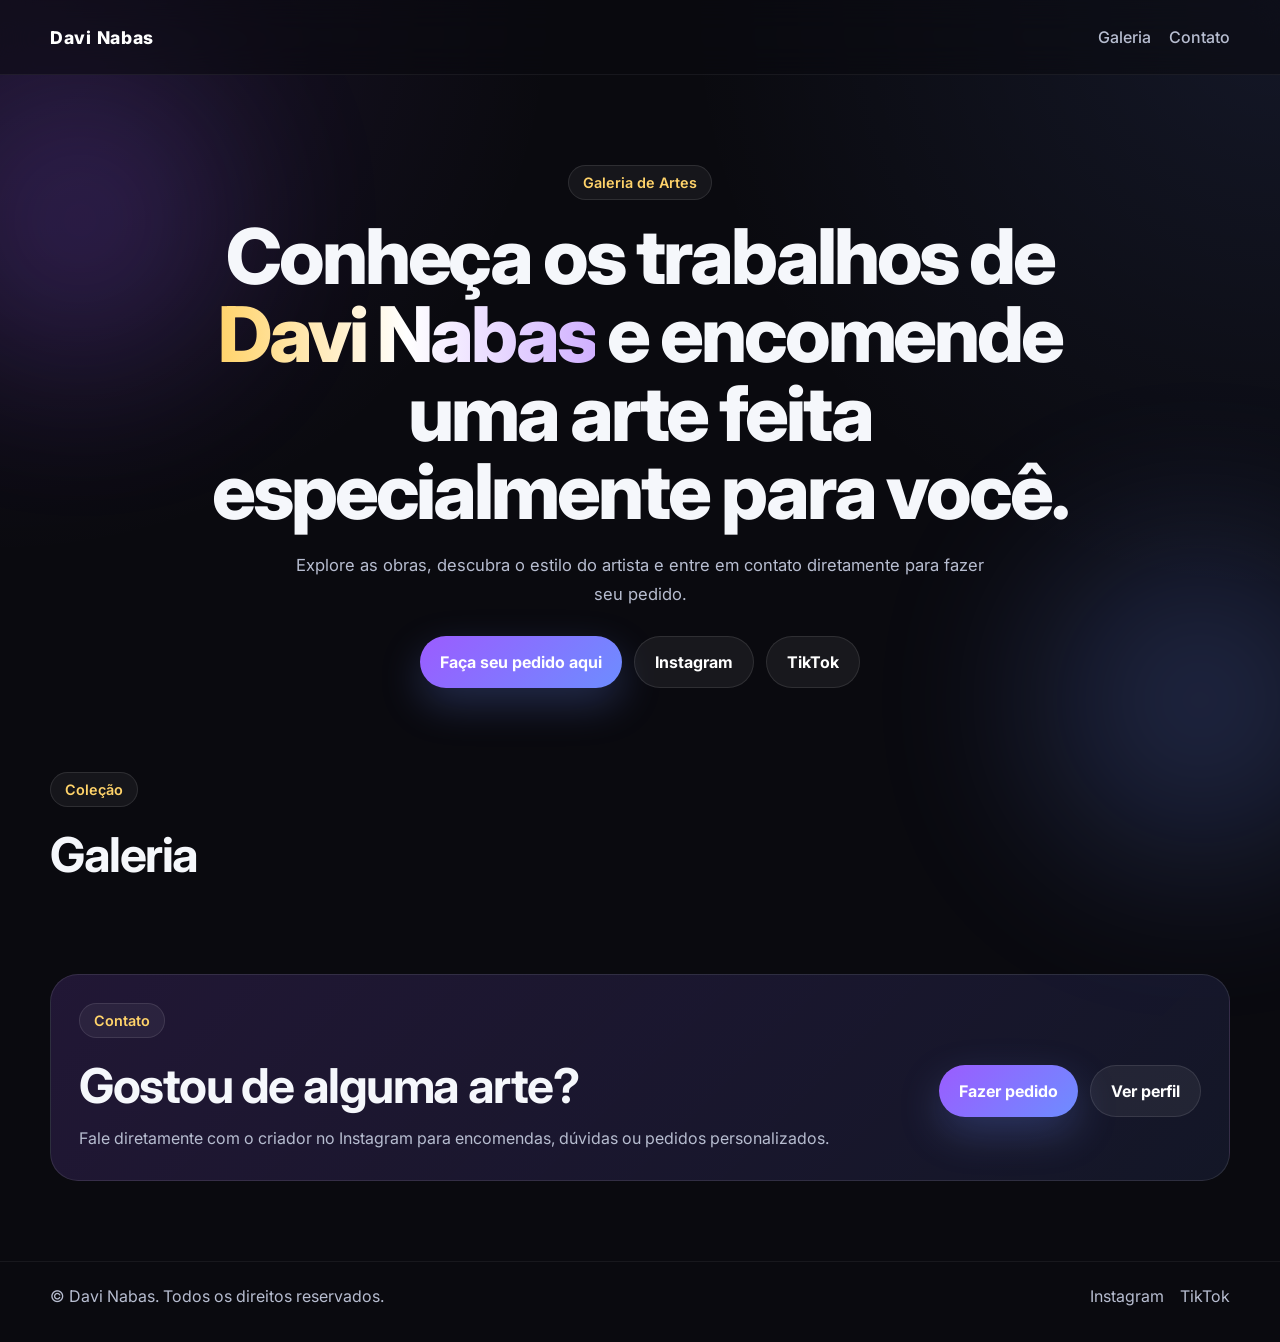
==== index.html @ cccc6ef9 "Update index.html" ====
<!DOCTYPE html>
<html lang="pt-BR">
<head>
  <meta charset="UTF-8" />
  <meta name="viewport" content="width=device-width, initial-scale=1.0" />
  <title>Davi Nabas | Galeria de Artes</title>
  <meta
    name="description"
    content="Galeria de artes de Davi Nabas. Conheça as obras, acesse as redes sociais e faça seu pedido."
  />
  <link rel="preconnect" href="https://fonts.googleapis.com" />
  <link rel="preconnect" href="https://fonts.gstatic.com" crossorigin />
  <link
    href="https://fonts.googleapis.com/css2?family=Inter:wght@400;500;600;700;800&display=swap"
    rel="stylesheet"
  />
  <link rel="stylesheet" href="style.css" />
</head>
<body>
  <div class="bg-blur bg-blur-1"></div>
  <div class="bg-blur bg-blur-2"></div>

  <header class="header">
    <div class="container nav">
      <a href="#topo" class="brand">Davi Nabas</a>

      <nav class="menu">
        <a href="#galeria">Galeria</a>
        <a href="#contato">Contato</a>
      </nav>
    </div>
  </header>

  <main id="topo">
    <section class="hero">
      <div class="container hero-content">
        <span class="eyebrow">Galeria de Artes</span>

        <h1>
          Conheça os trabalhos de <span>Davi Nabas</span> e encomende uma arte feita especialmente para você.
        </h1>

        <p class="hero-text">
          Explore as obras, descubra o estilo do artista e entre em contato
          diretamente para fazer seu pedido.
        </p>

        <div class="hero-actions">
          <a
            class="btn btn-primary"
            href="https://ig.me/m/_nabazzz"
            target="_blank"
            rel="noopener noreferrer"
          >
            Faça seu pedido aqui
          </a>

          <a
            class="btn btn-secondary"
            href="https://www.instagram.com/_nabazzz?utm_source=ig_web_button_share_sheet&igsh=ZDNlZDc0MzIxNw=="
            target="_blank"
            rel="noopener noreferrer"
          >
            Instagram
          </a>

          <a
            class="btn btn-secondary"
            href="https://www.tiktok.com/@_nabazzz?is_from_webapp=1&sender_device=pc"
            target="_blank"
            rel="noopener noreferrer"
          >
            TikTok
          </a>
        </div>
      </div>
    </section>

    <section class="gallery-section" id="galeria">
      <div class="container">
        <div class="section-heading">
          <span class="section-tag">Coleção</span>
          <h2>Galeria</h2>
        </div>

        <div id="galleryGrid" class="gallery-grid"></div>
      </div>
    </section>

    <section class="cta-section" id="contato">
      <div class="container cta-box">
        <div>
          <span class="section-tag">Contato</span>
          <h2>Gostou de alguma arte?</h2>
          <p>
            Fale diretamente com o criador no Instagram para encomendas,
            dúvidas ou pedidos personalizados.
          </p>
        </div>

        <div class="cta-actions">
          <a
            class="btn btn-primary"
            href="https://ig.me/m/_nabazzz"
            target="_blank"
            rel="noopener noreferrer"
          >
            Fazer pedido
          </a>

          <a
            class="btn btn-secondary"
            href="https://www.instagram.com/_nabazzz?utm_source=ig_web_button_share_sheet&igsh=ZDNlZDc0MzIxNw=="
            target="_blank"
            rel="noopener noreferrer"
          >
            Ver perfil
          </a>
        </div>
      </div>
    </section>
  </main>

  <footer class="footer">
    <div class="container footer-content">
      <p>© <span id="currentYear"></span> Davi Nabas. Todos os direitos reservados.</p>
      <div class="footer-links">
        <a
          href="https://www.instagram.com/_nabazzz?utm_source=ig_web_button_share_sheet&igsh=ZDNlZDc0MzIxNw=="
          target="_blank"
          rel="noopener noreferrer"
        >
          Instagram
        </a>
        <a
          href="https://www.tiktok.com/@_nabazzz?is_from_webapp=1&sender_device=pc"
          target="_blank"
          rel="noopener noreferrer"
        >
          TikTok
        </a>
      </div>
    </div>
  </footer>

  <div class="lightbox" id="lightbox" aria-hidden="true">
    <button class="lightbox-close" id="lightboxClose" aria-label="Fechar">
      ×
    </button>
    <img id="lightboxImage" src="" alt="" />
  </div>

  <script src="script.js"></script>
</body>
</html>
---- style.css ----
:root {
  --bg: #0a0a0f;
  --bg-soft: #12121a;
  --card: rgba(255, 255, 255, 0.06);
  --card-border: rgba(255, 255, 255, 0.12);
  --text: #f5f7fb;
  --muted: #b7bdd0;
  --primary: #9b5cff;
  --primary-2: #6d8dff;
  --accent: #ffd36a;
  --shadow: 0 20px 60px rgba(0, 0, 0, 0.35);
  --radius-xl: 24px;
  --radius-lg: 18px;
  --radius-md: 14px;
  --container: 1180px;
}

* {
  margin: 0;
  padding: 0;
  box-sizing: border-box;
}

html {
  scroll-behavior: smooth;
}

body {
  font-family: "Inter", sans-serif;
  background:
    radial-gradient(circle at top left, rgba(155, 92, 255, 0.12), transparent 30%),
    radial-gradient(circle at top right, rgba(109, 141, 255, 0.10), transparent 32%),
    var(--bg);
  color: var(--text);
  min-height: 100vh;
  overflow-x: hidden;
}

img {
  max-width: 100%;
  display: block;
}

a {
  color: inherit;
  text-decoration: none;
}

button {
  font: inherit;
}

.container {
  width: min(100% - 32px, var(--container));
  margin: 0 auto;
}

.bg-blur {
  position: fixed;
  border-radius: 50%;
  filter: blur(90px);
  opacity: 0.22;
  pointer-events: none;
  z-index: -1;
}

.bg-blur-1 {
  width: 280px;
  height: 280px;
  background: var(--primary);
  top: 80px;
  left: -60px;
}

.bg-blur-2 {
  width: 320px;
  height: 320px;
  background: var(--primary-2);
  bottom: 40px;
  right: -80px;
}

.header {
  position: sticky;
  top: 0;
  z-index: 50;
  backdrop-filter: blur(16px);
  background: rgba(10, 10, 15, 0.55);
  border-bottom: 1px solid rgba(255, 255, 255, 0.06);
}

.nav {
  display: flex;
  align-items: center;
  justify-content: space-between;
  min-height: 74px;
  gap: 16px;
}

.brand {
  font-size: 1.1rem;
  font-weight: 800;
  letter-spacing: 0.04em;
  color: #fff;
}

.menu {
  display: flex;
  align-items: center;
  gap: 18px;
}

.menu a {
  color: var(--muted);
  font-weight: 500;
  transition: 0.25s ease;
}

.menu a:hover {
  color: #fff;
}

.hero {
  padding: 90px 0 48px;
}

.hero-content {
  text-align: center;
  max-width: 900px;
}

.eyebrow,
.section-tag {
  display: inline-flex;
  align-items: center;
  gap: 8px;
  padding: 8px 14px;
  border: 1px solid rgba(255,255,255,0.10);
  background: rgba(255,255,255,0.05);
  border-radius: 999px;
  color: var(--accent);
  font-size: 0.9rem;
  font-weight: 600;
  margin-bottom: 18px;
}

.hero h1 {
  font-size: clamp(2.2rem, 7vw, 4.8rem);
  line-height: 1.02;
  letter-spacing: -0.04em;
  font-weight: 800;
}

.hero h1 span {
  background: linear-gradient(90deg, var(--accent), #ffffff, #d0b0ff);
  -webkit-background-clip: text;
  -webkit-text-fill-color: transparent;
  background-clip: text;
}

.hero-text {
  max-width: 720px;
  margin: 20px auto 0;
  color: var(--muted);
  font-size: 1.04rem;
  line-height: 1.7;
}

.hero-actions,
.cta-actions {
  display: flex;
  flex-wrap: wrap;
  justify-content: center;
  gap: 12px;
  margin-top: 28px;
}

.btn {
  display: inline-flex;
  align-items: center;
  justify-content: center;
  min-height: 52px;
  padding: 0 20px;
  border-radius: 999px;
  font-weight: 700;
  transition: transform 0.25s ease, box-shadow 0.25s ease, background 0.25s ease;
}

.btn:hover {
  transform: translateY(-2px);
}

.btn-primary {
  background: linear-gradient(135deg, var(--primary), var(--primary-2));
  color: #fff;
  box-shadow: 0 16px 40px rgba(109, 141, 255, 0.25);
}

.btn-secondary {
  background: rgba(255,255,255,0.06);
  border: 1px solid rgba(255,255,255,0.1);
  color: #fff;
}

.gallery-section {
  padding: 36px 0 32px;
}

.section-heading {
  margin-bottom: 26px;
}

.section-heading h2,
.cta-box h2 {
  font-size: clamp(1.8rem, 4vw, 3rem);
  margin-bottom: 10px;
  letter-spacing: -0.03em;
}

.section-heading p,
.cta-box p {
  color: var(--muted);
  line-height: 1.7;
  max-width: 760px;
}

.gallery-grid {
  display: grid;
  grid-template-columns: repeat(auto-fit, minmax(220px, 1fr));
  gap: 16px;
}

.art-card {
  position: relative;
  overflow: hidden;
  border-radius: var(--radius-xl);
  background: var(--card);
  border: 1px solid var(--card-border);
  box-shadow: var(--shadow);
  transition: transform 0.25s ease, border-color 0.25s ease;
}

.art-card:hover {
  transform: translateY(-6px);
  border-color: rgba(255,255,255,0.22);
}

.art-image-wrap {
  position: relative;
  aspect-ratio: 4 / 5;
  overflow: hidden;
}

.art-image {
  width: 100%;
  height: 100%;
  object-fit: cover;
  transition: transform 0.45s ease;
}

.art-card:hover .art-image {
  transform: scale(1.05);
}

.art-overlay {
  position: absolute;
  inset: auto 0 0 0;
  padding: 18px;
  background: linear-gradient(
    180deg,
    rgba(10, 10, 15, 0) 0%,
    rgba(10, 10, 15, 0.85) 80%
  );
}

.art-meta {
  display: flex;
  align-items: end;
  justify-content: space-between;
  gap: 12px;
}

.art-info h3 {
  font-size: 1rem;
  margin-bottom: 6px;
}

.art-info p {
  color: #d6dbeb;
  font-size: 0.92rem;
}

.view-btn {
  border: none;
  cursor: pointer;
  background: rgba(255,255,255,0.12);
  color: #fff;
  border-radius: 12px;
  padding: 10px 14px;
  font-weight: 700;
}

.cta-section {
  padding: 32px 0 80px;
}

.cta-box {
  display: flex;
  align-items: center;
  justify-content: space-between;
  gap: 24px;
  padding: 28px;
  border-radius: 28px;
  background: linear-gradient(
    135deg,
    rgba(155, 92, 255, 0.16),
    rgba(109, 141, 255, 0.10)
  );
  border: 1px solid rgba(255,255,255,0.1);
}

.footer {
  padding: 24px 0 36px;
  border-top: 1px solid rgba(255,255,255,0.06);
}

.footer-content {
  display: flex;
  justify-content: space-between;
  gap: 16px;
  align-items: center;
  flex-wrap: wrap;
}

.footer p,
.footer-links a {
  color: var(--muted);
}

.footer-links {
  display: flex;
  gap: 16px;
}

.lightbox {
  position: fixed;
  inset: 0;
  background: rgba(0, 0, 0, 0.84);
  display: flex;
  align-items: center;
  justify-content: center;
  padding: 24px;
  opacity: 0;
  visibility: hidden;
  transition: 0.25s ease;
  z-index: 100;
}

.lightbox.active {
  opacity: 1;
  visibility: visible;
}

.lightbox img {
  max-width: min(92vw, 1000px);
  max-height: 86vh;
  border-radius: 18px;
  box-shadow: 0 20px 70px rgba(0,0,0,0.45);
}

.lightbox-close {
  position: absolute;
  top: 18px;
  right: 18px;
  width: 48px;
  height: 48px;
  border-radius: 50%;
  border: none;
  background: rgba(255,255,255,0.12);
  color: #fff;
  font-size: 2rem;
  cursor: pointer;
}

@media (max-width: 768px) {
  .menu {
    display: none;
  }

  .hero {
    padding-top: 72px;
  }

  .cta-box {
    flex-direction: column;
    align-items: flex-start;
  }

  .cta-actions {
    justify-content: flex-start;
    width: 100%;
  }

  .btn {
    width: 100%;
  }

  .hero-actions .btn,
  .cta-actions .btn {
    width: 100%;
  }
}

@media (max-width: 520px) {
  .container {
    width: min(100% - 20px, var(--container));
  }

  .gallery-grid {
    grid-template-columns: 1fr;
  }

  .art-image-wrap {
    aspect-ratio: 4 / 4.8;
  }

  .footer-content {
    align-items: flex-start;
    flex-direction: column;
  }
}
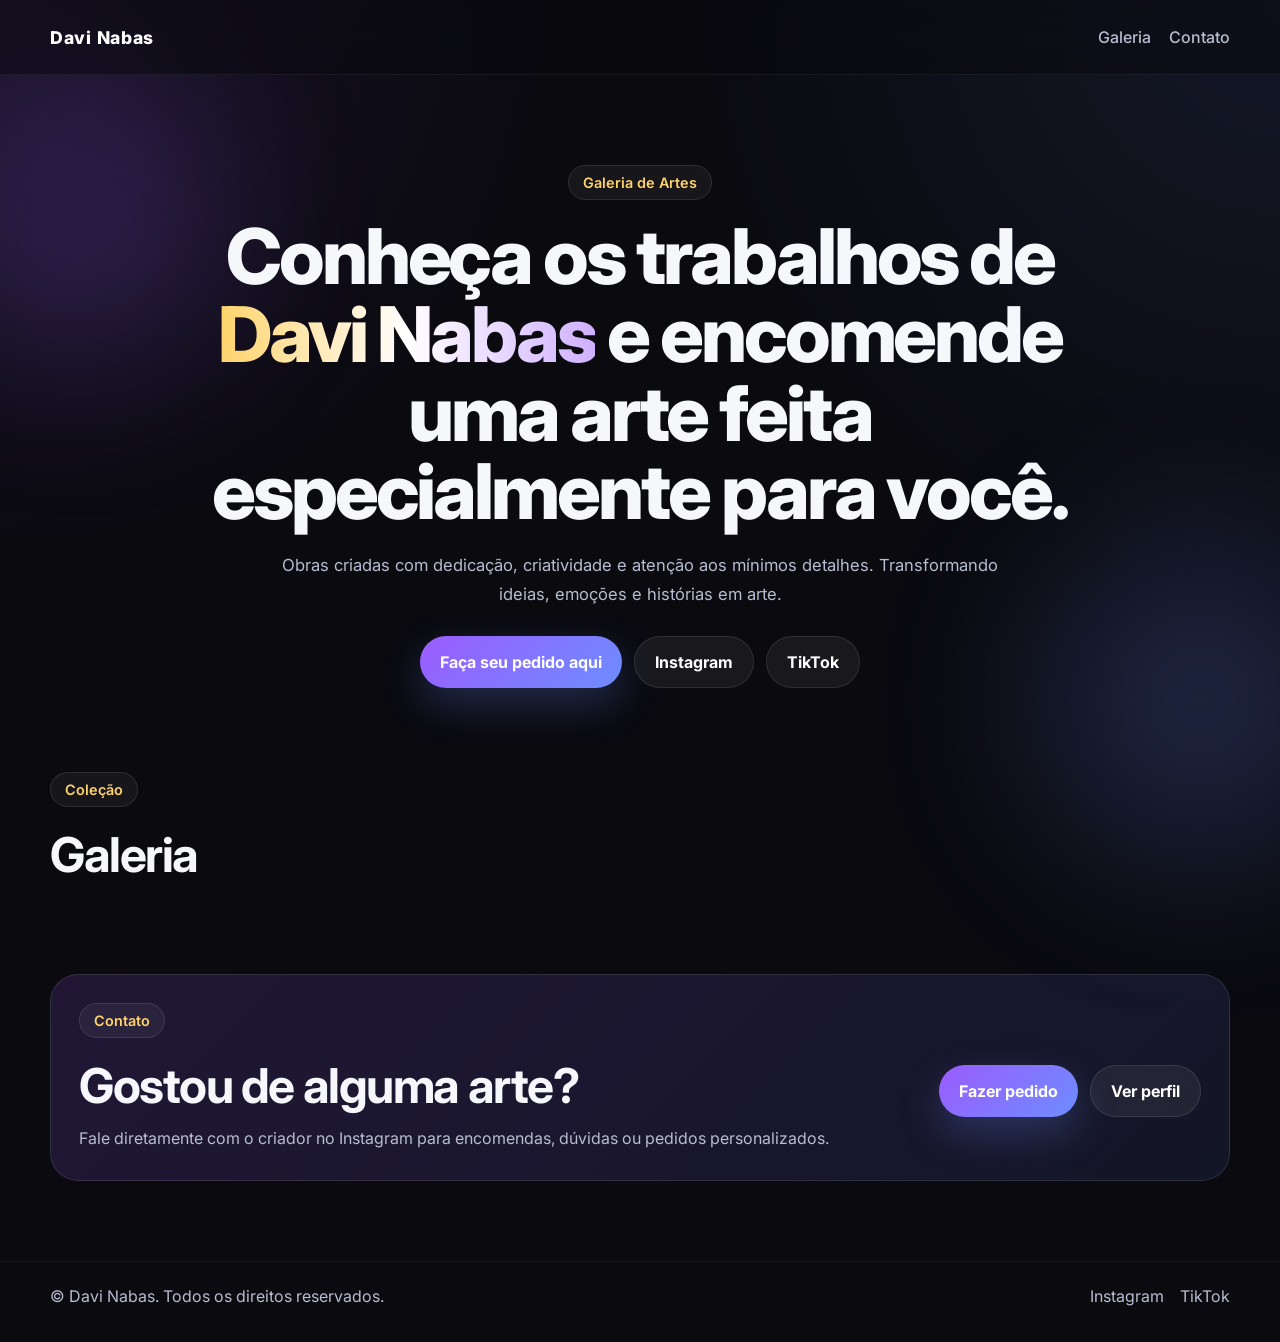
==== commit d6f38846: "Update index.html" ====
--- a/index.html
+++ b/index.html
@@ -41,8 +41,7 @@
         </h1>
 
         <p class="hero-text">
-          Explore as obras, descubra o estilo do artista e entre em contato
-          diretamente para fazer seu pedido.
+          Obras criadas com dedicação, criatividade e atenção aos mínimos detalhes. Transformando ideias, emoções e histórias em arte.
         </p>
 
         <div class="hero-actions">
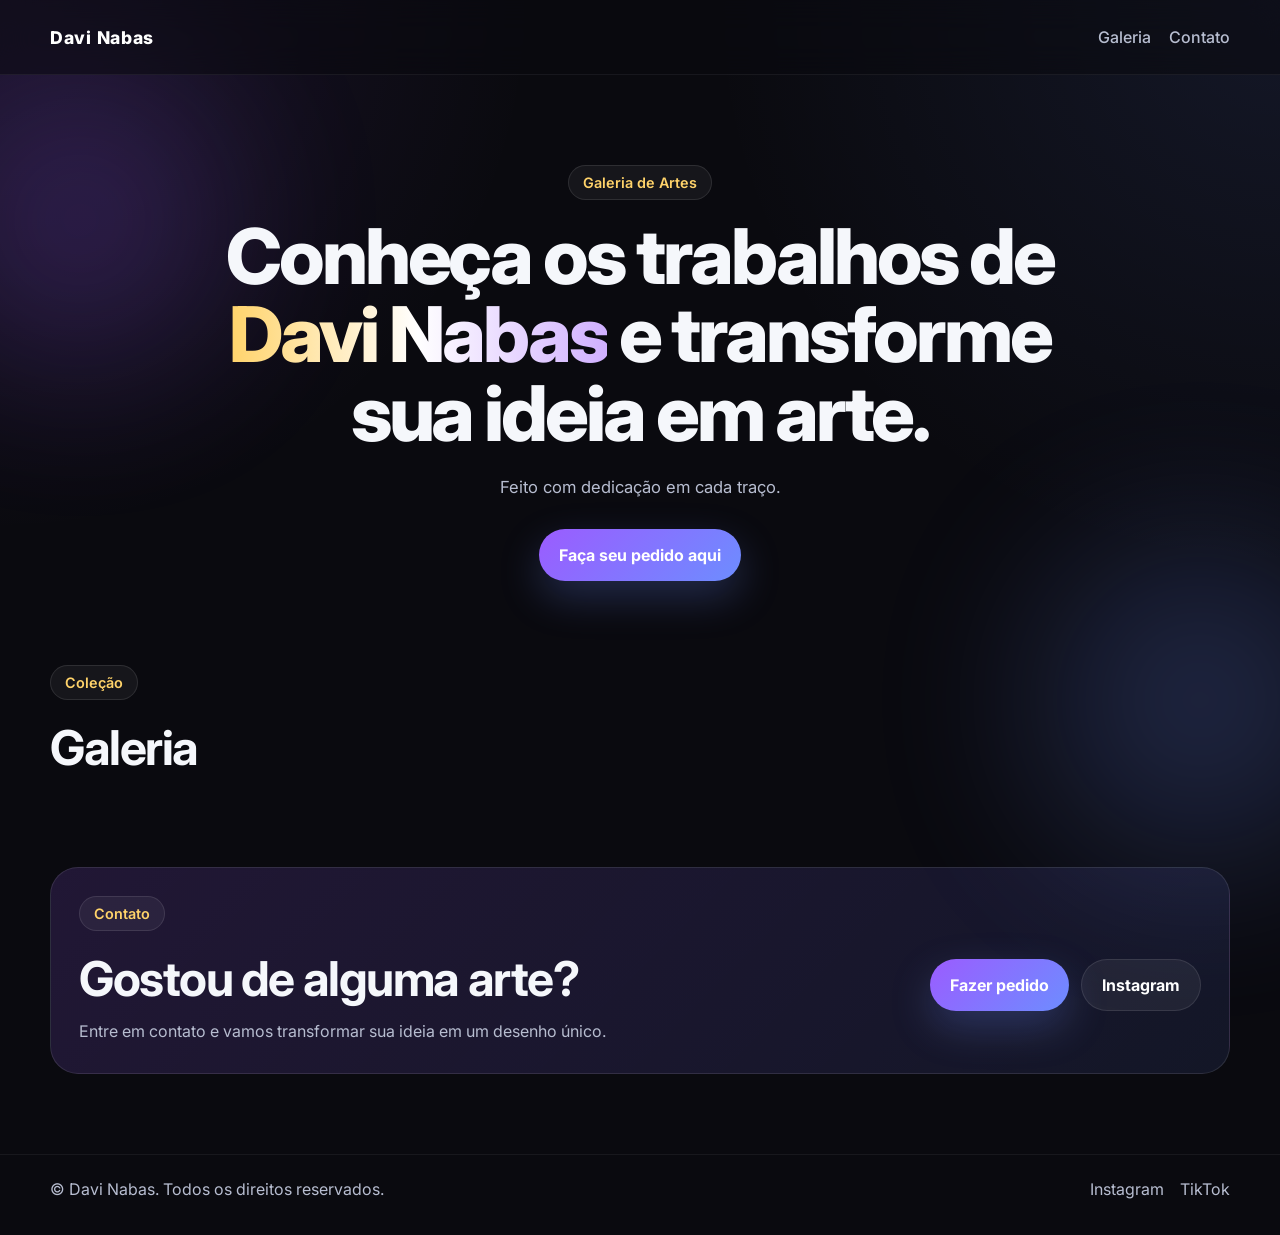
==== commit 4efa2807: "Update index.html" ====
--- a/index.html
+++ b/index.html
@@ -37,11 +37,11 @@
         <span class="eyebrow">Galeria de Artes</span>
 
         <h1>
-          Conheça os trabalhos de <span>Davi Nabas</span> e encomende uma arte feita especialmente para você.
+          Conheça os trabalhos de <span>Davi Nabas</span> e transforme sua ideia em arte.
         </h1>
 
         <p class="hero-text">
-          Obras criadas com dedicação, criatividade e atenção aos mínimos detalhes. Transformando ideias, emoções e histórias em arte.
+        Feito com dedicação em cada traço.
         </p>
 
         <div class="hero-actions">
@@ -52,24 +52,6 @@
             rel="noopener noreferrer"
           >
             Faça seu pedido aqui
-          </a>
-
-          <a
-            class="btn btn-secondary"
-            href="https://www.instagram.com/_nabazzz?utm_source=ig_web_button_share_sheet&igsh=ZDNlZDc0MzIxNw=="
-            target="_blank"
-            rel="noopener noreferrer"
-          >
-            Instagram
-          </a>
-
-          <a
-            class="btn btn-secondary"
-            href="https://www.tiktok.com/@_nabazzz?is_from_webapp=1&sender_device=pc"
-            target="_blank"
-            rel="noopener noreferrer"
-          >
-            TikTok
           </a>
         </div>
       </div>
@@ -92,8 +74,7 @@
           <span class="section-tag">Contato</span>
           <h2>Gostou de alguma arte?</h2>
           <p>
-            Fale diretamente com o criador no Instagram para encomendas,
-            dúvidas ou pedidos personalizados.
+           Entre em contato e vamos transformar sua ideia em um desenho único.
           </p>
         </div>
 
@@ -113,7 +94,7 @@
             target="_blank"
             rel="noopener noreferrer"
           >
-            Ver perfil
+            Instagram
           </a>
         </div>
       </div>
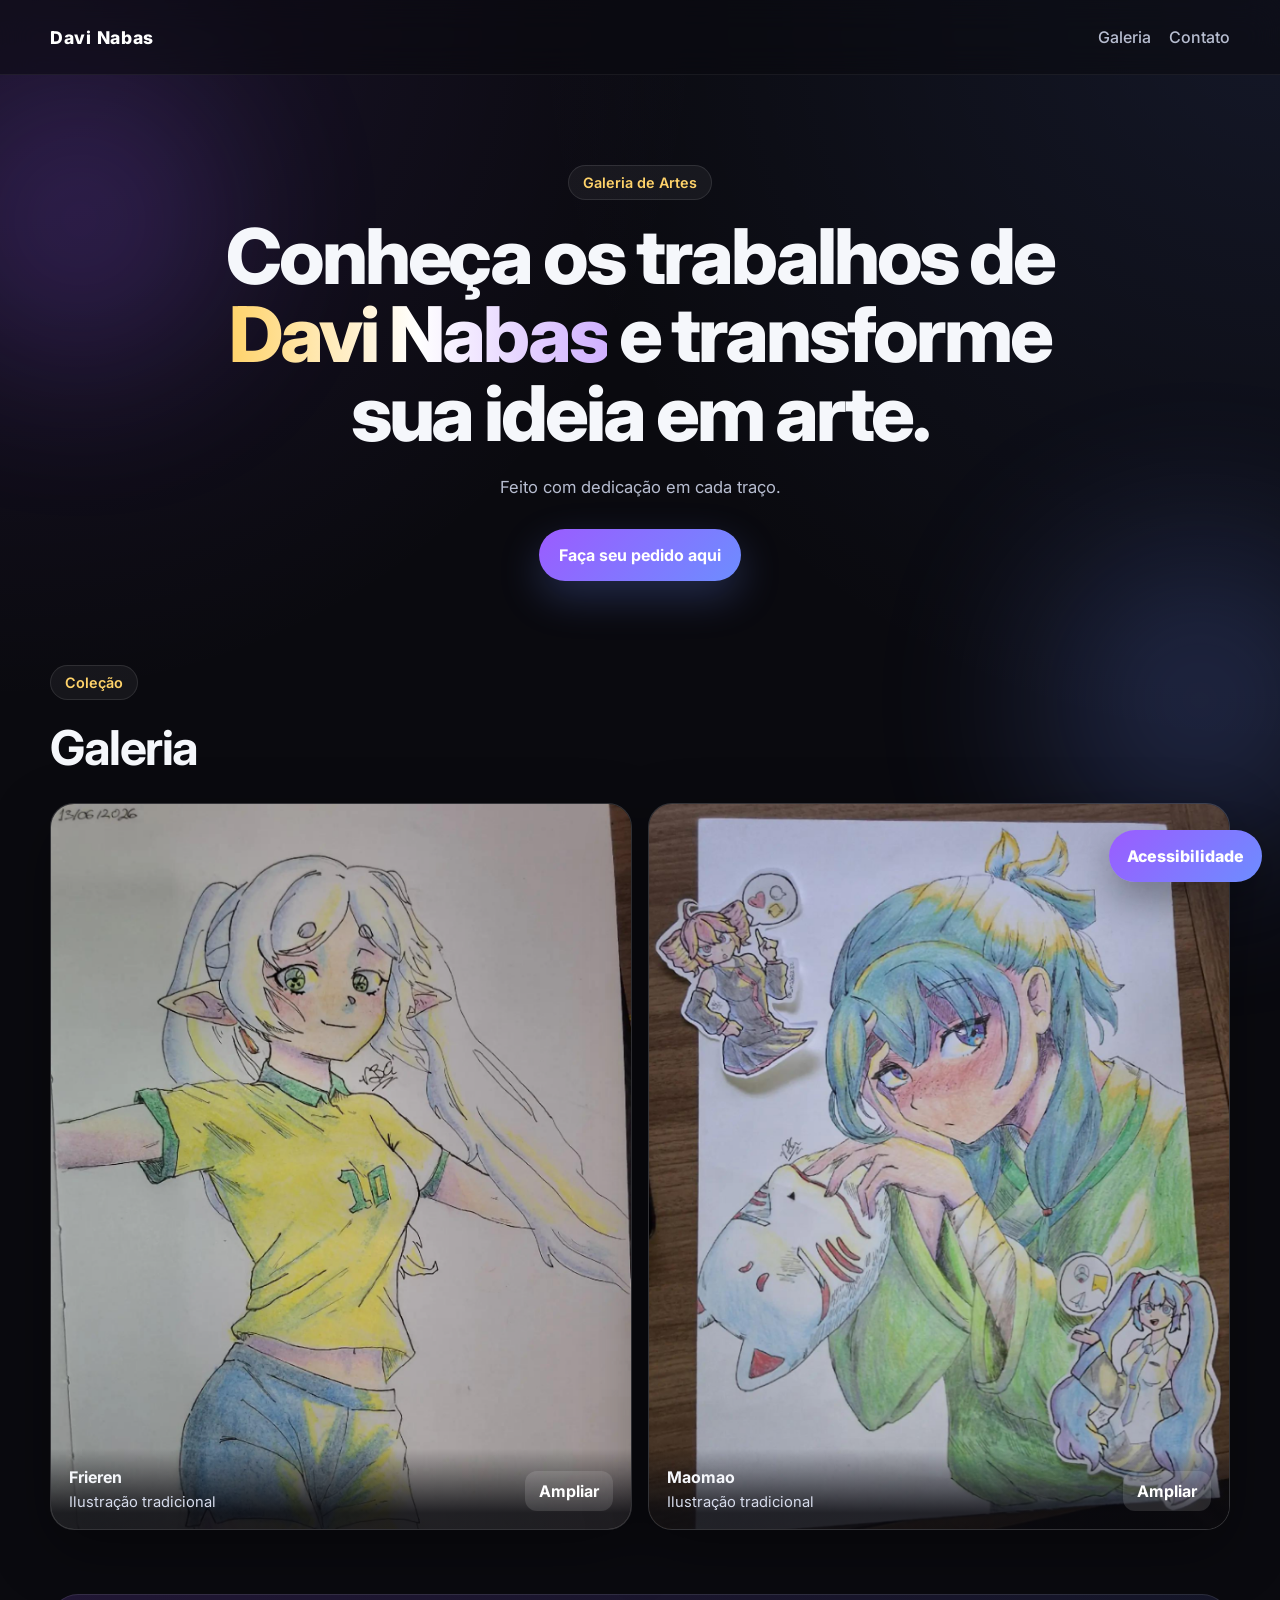
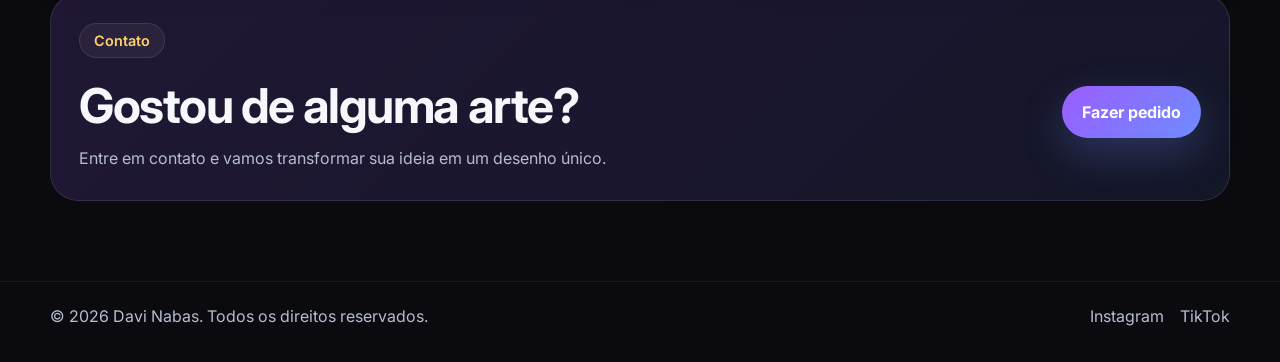
==== commit 8be0fcf0: "Update index.html" ====
--- a/index.html
+++ b/index.html
@@ -3,28 +3,51 @@
 <head>
   <meta charset="UTF-8" />
   <meta name="viewport" content="width=device-width, initial-scale=1.0" />
+
   <title>Davi Nabas | Galeria de Artes</title>
+
+  <link rel="icon" type="image/png" href="favicon.png">
+  <link rel="shortcut icon" href="favicon.png">
+  <link rel="apple-touch-icon" href="favicon.png">
+
   <meta
     name="description"
     content="Galeria de artes de Davi Nabas. Conheça as obras, acesse as redes sociais e faça seu pedido."
   />
+
+  <meta property="og:title" content="Davi Nabas | Galeria de Artes">
+  <meta property="og:description" content="Galeria de artes de Davi Nabas.">
+  <meta property="og:image" content="https://eue892422-tech.github.io/Davi_Nabas/favicon.png">
+  <meta property="og:type" content="website">
+  <meta property="og:url" content="https://eue892422-tech.github.io/Davi_Nabas/">
+
+  <meta name="twitter:card" content="summary_large_image">
+  <meta name="twitter:title" content="Davi Nabas | Galeria de Artes">
+  <meta name="twitter:description" content="Galeria de artes de Davi Nabas.">
+  <meta name="twitter:image" content="https://eue892422-tech.github.io/Davi_Nabas/favicon.png">
+
+  <meta name="robots" content="max-image-preview:large">
+
   <link rel="preconnect" href="https://fonts.googleapis.com" />
   <link rel="preconnect" href="https://fonts.gstatic.com" crossorigin />
   <link
     href="https://fonts.googleapis.com/css2?family=Inter:wght@400;500;600;700;800&display=swap"
     rel="stylesheet"
   />
+
   <link rel="stylesheet" href="style.css" />
 </head>
 <body>
+  <a class="skip-link" href="#galeria">Pular para a galeria</a>
+
   <div class="bg-blur bg-blur-1"></div>
   <div class="bg-blur bg-blur-2"></div>
 
   <header class="header">
     <div class="container nav">
-      <a href="#topo" class="brand">Davi Nabas</a>
-
-      <nav class="menu">
+      <a href="#topo" class="brand" aria-label="Ir para o topo do site">Davi Nabas</a>
+
+      <nav class="menu" aria-label="Navegação principal">
         <a href="#galeria">Galeria</a>
         <a href="#contato">Contato</a>
       </nav>
@@ -41,7 +64,7 @@
         </h1>
 
         <p class="hero-text">
-        Feito com dedicação em cada traço.
+          Feito com dedicação em cada traço.
         </p>
 
         <div class="hero-actions">
@@ -50,6 +73,7 @@
             href="https://ig.me/m/_nabazzz"
             target="_blank"
             rel="noopener noreferrer"
+            aria-label="Abrir direct do Instagram para fazer pedido"
           >
             Faça seu pedido aqui
           </a>
@@ -64,7 +88,7 @@
           <h2>Galeria</h2>
         </div>
 
-        <div id="galleryGrid" class="gallery-grid"></div>
+        <div id="galleryGrid" class="gallery-grid" aria-live="polite"></div>
       </div>
     </section>
 
@@ -74,7 +98,7 @@
           <span class="section-tag">Contato</span>
           <h2>Gostou de alguma arte?</h2>
           <p>
-           Entre em contato e vamos transformar sua ideia em um desenho único.
+            Entre em contato e vamos transformar sua ideia em um desenho único.
           </p>
         </div>
 
@@ -84,17 +108,9 @@
             href="https://ig.me/m/_nabazzz"
             target="_blank"
             rel="noopener noreferrer"
+            aria-label="Abrir direct do Instagram para fazer pedido"
           >
             Fazer pedido
-          </a>
-
-          <a
-            class="btn btn-secondary"
-            href="https://www.instagram.com/_nabazzz?utm_source=ig_web_button_share_sheet&igsh=ZDNlZDc0MzIxNw=="
-            target="_blank"
-            rel="noopener noreferrer"
-          >
-            Instagram
           </a>
         </div>
       </div>
@@ -109,6 +125,7 @@
           href="https://www.instagram.com/_nabazzz?utm_source=ig_web_button_share_sheet&igsh=ZDNlZDc0MzIxNw=="
           target="_blank"
           rel="noopener noreferrer"
+          aria-label="Abrir Instagram de Davi Nabas"
         >
           Instagram
         </a>
@@ -116,6 +133,7 @@
           href="https://www.tiktok.com/@_nabazzz?is_from_webapp=1&sender_device=pc"
           target="_blank"
           rel="noopener noreferrer"
+          aria-label="Abrir TikTok de Davi Nabas"
         >
           TikTok
         </a>
@@ -123,13 +141,83 @@
     </div>
   </footer>
 
-  <div class="lightbox" id="lightbox" aria-hidden="true">
-    <button class="lightbox-close" id="lightboxClose" aria-label="Fechar">
+  <div class="lightbox" id="lightbox" aria-hidden="true" role="dialog" aria-label="Visualização ampliada da obra">
+    <button class="lightbox-close" id="lightboxClose" aria-label="Fechar imagem ampliada">
       ×
     </button>
     <img id="lightboxImage" src="" alt="" />
   </div>
 
+  <!-- Painel de acessibilidade visual -->
+  <button
+    class="accessibility-toggle"
+    id="accessibilityToggle"
+    type="button"
+    aria-controls="accessibilityPanel"
+    aria-expanded="false"
+    aria-label="Abrir painel de acessibilidade visual"
+  >
+    Acessibilidade
+  </button>
+
+  <aside
+    class="accessibility-panel"
+    id="accessibilityPanel"
+    aria-hidden="true"
+    aria-label="Painel de acessibilidade visual"
+  >
+    <div class="accessibility-panel-header">
+      <div>
+        <strong>Acessibilidade</strong>
+        <p>Escolha um modo visual</p>
+      </div>
+
+      <button
+        class="accessibility-close"
+        id="accessibilityClose"
+        type="button"
+        aria-label="Fechar painel de acessibilidade"
+      >
+        ×
+      </button>
+    </div>
+
+    <div class="accessibility-section">
+      <span class="accessibility-label">Modos visuais</span>
+
+      <div class="accessibility-options">
+        <button class="a11y-mode active" data-theme="default" type="button" aria-pressed="true">
+          Padrão
+        </button>
+        <button class="a11y-mode" data-theme="contrast" type="button" aria-pressed="false">
+          Alto contraste
+        </button>
+        <button class="a11y-mode" data-theme="protanopia" type="button" aria-pressed="false">
+          Protanopia
+        </button>
+        <button class="a11y-mode" data-theme="deuteranopia" type="button" aria-pressed="false">
+          Deuteranopia
+        </button>
+        <button class="a11y-mode" data-theme="tritanopia" type="button" aria-pressed="false">
+          Tritanopia
+        </button>
+      </div>
+    </div>
+  </aside>
+
+  <!-- VLibras -->
+  <div vw class="enabled">
+    <div vw-access-button class="active"></div>
+    <div vw-plugin-wrapper>
+      <div class="vw-plugin-top-wrapper"></div>
+    </div>
+  </div>
+
+  <script src="https://vlibras.gov.br/app/vlibras-plugin.js"></script>
+  <script>
+    new window.VLibras.Widget('https://vlibras.gov.br/app');
+  </script>
+
   <script src="script.js"></script>
 </body>
 </html>
--- a/style.css
+++ b/style.css
@@ -8,11 +8,75 @@
   --primary: #9b5cff;
   --primary-2: #6d8dff;
   --accent: #ffd36a;
+  --on-primary: #ffffff;
   --shadow: 0 20px 60px rgba(0, 0, 0, 0.35);
   --radius-xl: 24px;
   --radius-lg: 18px;
   --radius-md: 14px;
   --container: 1180px;
+  --panel-bg: rgba(15, 15, 25, 0.88);
+  --panel-border: rgba(255, 255, 255, 0.12);
+  --backdrop-blur: blur(18px);
+}
+
+body.theme-contrast {
+  --bg: #000000;
+  --bg-soft: #0b0b0b;
+  --card: rgba(255, 255, 255, 0.10);
+  --card-border: rgba(255, 255, 255, 0.35);
+  --text: #ffffff;
+  --muted: #f4f4f4;
+  --primary: #fff200;
+  --primary-2: #ff9f1c;
+  --accent: #00f0ff;
+  --on-primary: #111111;
+  --panel-bg: rgba(0, 0, 0, 0.95);
+  --panel-border: rgba(255, 255, 255, 0.28);
+}
+
+body.theme-protanopia {
+  --bg: #0b1018;
+  --bg-soft: #121925;
+  --card: rgba(255, 255, 255, 0.06);
+  --card-border: rgba(255, 255, 255, 0.14);
+  --text: #f4f8ff;
+  --muted: #c8d4e4;
+  --primary: #2f80ed;
+  --primary-2: #7b61ff;
+  --accent: #ffd166;
+  --on-primary: #ffffff;
+  --panel-bg: rgba(14, 20, 33, 0.92);
+  --panel-border: rgba(255, 255, 255, 0.14);
+}
+
+body.theme-deuteranopia {
+  --bg: #0d1117;
+  --bg-soft: #161d27;
+  --card: rgba(255, 255, 255, 0.06);
+  --card-border: rgba(255, 255, 255, 0.14);
+  --text: #f3f7fc;
+  --muted: #c9d6e3;
+  --primary: #3a86ff;
+  --primary-2: #8338ec;
+  --accent: #ffbe0b;
+  --on-primary: #ffffff;
+  --panel-bg: rgba(16, 21, 30, 0.92);
+  --panel-border: rgba(255, 255, 255, 0.14);
+}
+
+body.theme-tritanopia {
+  --bg: #120f18;
+  --bg-soft: #1b1624;
+  --card: rgba(255, 255, 255, 0.06);
+  --card-border: rgba(255, 255, 255, 0.14);
+  --text: #fffafc;
+  --muted: #ddd2db;
+  --primary: #ff7b54;
+  --primary-2: #ffb703;
+  --accent: #ffffff;
+  --on-primary: #161616;
+  --panel-bg: rgba(24, 18, 30, 0.92);
+  --panel-border: rgba(255, 255, 255, 0.14);
 }
 
 * {
@@ -55,6 +119,23 @@
   margin: 0 auto;
 }
 
+.skip-link {
+  position: absolute;
+  left: 16px;
+  top: -60px;
+  z-index: 9999;
+  background: #ffffff;
+  color: #111111;
+  padding: 12px 16px;
+  border-radius: 12px;
+  font-weight: 700;
+  transition: top 0.2s ease;
+}
+
+.skip-link:focus {
+  top: 16px;
+}
+
 .bg-blur {
   position: fixed;
   border-radius: 50%;
@@ -83,7 +164,7 @@
 .header {
   position: sticky;
   top: 0;
-  z-index: 50;
+  z-index: 60;
   backdrop-filter: blur(16px);
   background: rgba(10, 10, 15, 0.55);
   border-bottom: 1px solid rgba(255, 255, 255, 0.06);
@@ -114,10 +195,12 @@
   color: var(--muted);
   font-weight: 500;
   transition: 0.25s ease;
+  text-underline-offset: 4px;
 }
 
 .menu a:hover {
   color: #fff;
+  text-decoration: underline;
 }
 
 .hero {
@@ -192,7 +275,7 @@
 
 .btn-primary {
   background: linear-gradient(135deg, var(--primary), var(--primary-2));
-  color: #fff;
+  color: var(--on-primary);
   box-shadow: 0 16px 40px rgba(109, 141, 255, 0.25);
 }
 
@@ -298,6 +381,11 @@
   border-radius: 12px;
   padding: 10px 14px;
   font-weight: 700;
+  transition: 0.2s ease;
+}
+
+.view-btn:hover {
+  background: rgba(255,255,255,0.18);
 }
 
 .cta-section {
@@ -340,6 +428,14 @@
 .footer-links {
   display: flex;
   gap: 16px;
+}
+
+.footer-links a {
+  text-underline-offset: 4px;
+}
+
+.footer-links a:hover {
+  text-decoration: underline;
 }
 
 .lightbox {
@@ -382,6 +478,143 @@
   cursor: pointer;
 }
 
+/* Painel de acessibilidade */
+.accessibility-toggle {
+  position: fixed;
+  right: 18px;
+  bottom: 18px;
+  z-index: 120;
+  min-height: 52px;
+  padding: 0 18px;
+  border: none;
+  border-radius: 999px;
+  background: linear-gradient(135deg, var(--primary), var(--primary-2));
+  color: var(--on-primary);
+  font-weight: 800;
+  box-shadow: 0 18px 44px rgba(0, 0, 0, 0.35);
+  cursor: pointer;
+  transition: transform 0.25s ease, opacity 0.25s ease;
+}
+
+.accessibility-toggle:hover {
+  transform: translateY(-2px);
+}
+
+.accessibility-panel {
+  position: fixed;
+  right: 18px;
+  bottom: 82px;
+  width: min(360px, calc(100vw - 24px));
+  z-index: 120;
+  background: var(--panel-bg);
+  border: 1px solid var(--panel-border);
+  border-radius: 22px;
+  backdrop-filter: var(--backdrop-blur);
+  box-shadow: 0 20px 60px rgba(0, 0, 0, 0.45);
+  padding: 18px;
+  opacity: 0;
+  visibility: hidden;
+  transform: translateY(12px) scale(0.98);
+  transition: 0.22s ease;
+}
+
+.accessibility-panel.active {
+  opacity: 1;
+  visibility: visible;
+  transform: translateY(0) scale(1);
+}
+
+.accessibility-panel-header {
+  display: flex;
+  align-items: start;
+  justify-content: space-between;
+  gap: 12px;
+  margin-bottom: 16px;
+}
+
+.accessibility-panel-header strong {
+  display: block;
+  font-size: 1.05rem;
+  margin-bottom: 4px;
+}
+
+.accessibility-panel-header p {
+  color: var(--muted);
+  font-size: 0.92rem;
+  line-height: 1.45;
+}
+
+.accessibility-close {
+  width: 40px;
+  height: 40px;
+  border: none;
+  border-radius: 50%;
+  background: rgba(255,255,255,0.08);
+  color: var(--text);
+  font-size: 1.6rem;
+  cursor: pointer;
+  flex-shrink: 0;
+}
+
+.accessibility-section + .accessibility-section {
+  margin-top: 18px;
+}
+
+.accessibility-label {
+  display: inline-block;
+  margin-bottom: 10px;
+  font-size: 0.92rem;
+  color: var(--accent);
+  font-weight: 700;
+}
+
+.accessibility-options {
+  display: grid;
+  grid-template-columns: 1fr 1fr;
+  gap: 10px;
+}
+
+.a11y-mode {
+  min-height: 46px;
+  border-radius: 14px;
+  border: 1px solid rgba(255,255,255,0.14);
+  background: rgba(255,255,255,0.06);
+  color: var(--text);
+  font-weight: 700;
+  padding: 0 12px;
+  cursor: pointer;
+  transition: 0.2s ease;
+}
+
+.a11y-mode:hover {
+  border-color: rgba(255,255,255,0.24);
+  transform: translateY(-1px);
+}
+
+.a11y-mode.active {
+  background: linear-gradient(135deg, var(--primary), var(--primary-2));
+  color: var(--on-primary);
+  border-color: transparent;
+}
+
+.accessibility-note {
+  color: var(--muted);
+  line-height: 1.6;
+  font-size: 0.95rem;
+}
+
+a:focus-visible,
+button:focus-visible {
+  outline: 3px solid var(--accent);
+  outline-offset: 3px;
+}
+
+/* Ajuste do botão do VLibras para não colidir */
+div[vw-access-button] {
+  bottom: 88px !important;
+  left: 18px !important;
+}
+
 @media (max-width: 768px) {
   .menu {
     display: none;
@@ -409,6 +642,26 @@
   .cta-actions .btn {
     width: 100%;
   }
+
+  .accessibility-panel {
+    right: 12px;
+    bottom: 76px;
+    width: calc(100vw - 24px);
+  }
+
+  .accessibility-options {
+    grid-template-columns: 1fr;
+  }
+
+  .accessibility-toggle {
+    right: 12px;
+    bottom: 12px;
+  }
+
+  div[vw-access-button] {
+    left: 12px !important;
+    bottom: 82px !important;
+  }
 }
 
 @media (max-width: 520px) {
@@ -429,3 +682,16 @@
     flex-direction: column;
   }
 }
+
+@media (prefers-reduced-motion: reduce) {
+  html {
+    scroll-behavior: auto;
+  }
+
+  *,
+  *::before,
+  *::after {
+    animation: none !important;
+    transition: none !important;
+  }
+}
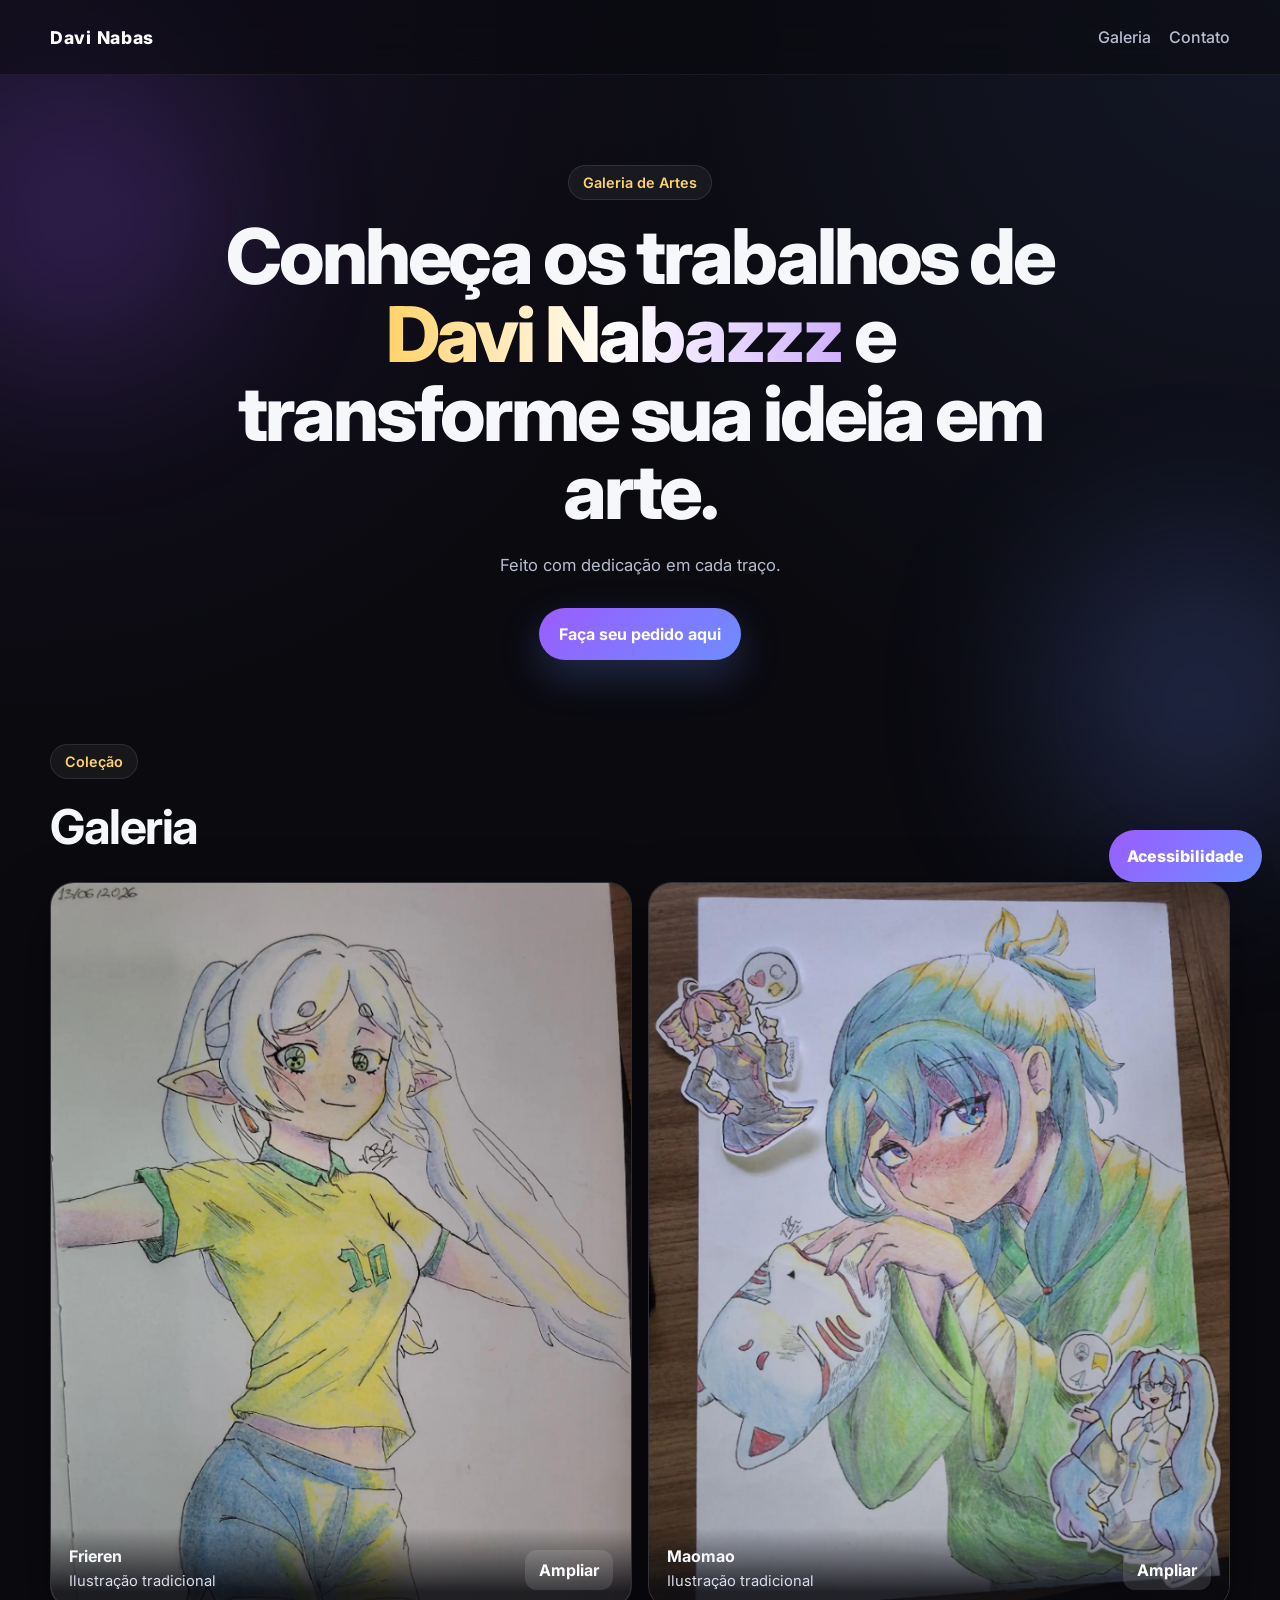
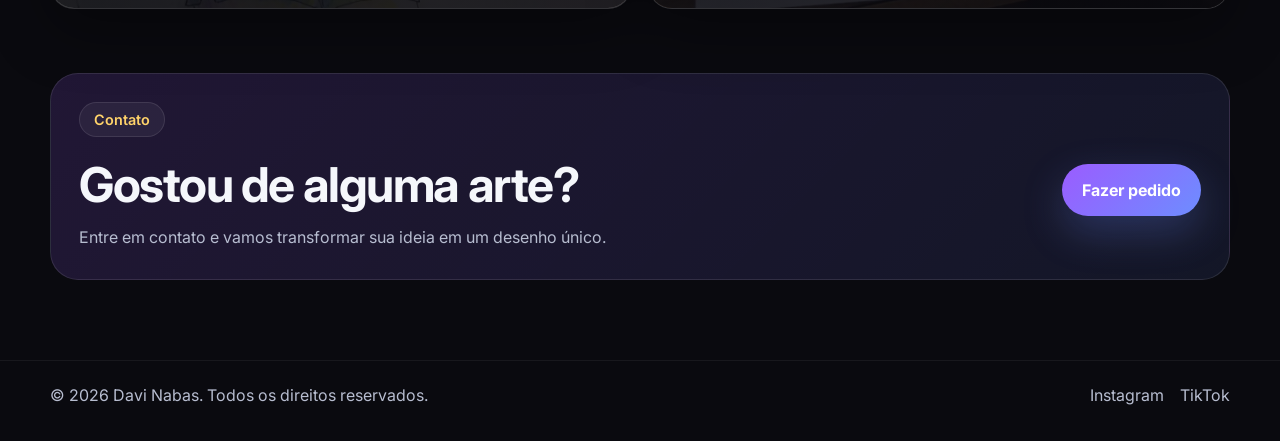
==== commit f868423c: "Update index.html" ====
--- a/index.html
+++ b/index.html
@@ -4,7 +4,7 @@
   <meta charset="UTF-8" />
   <meta name="viewport" content="width=device-width, initial-scale=1.0" />
 
-  <title>Davi Nabas | Galeria de Artes</title>
+  <title>Davi Nabazzz | Galeria de Artes</title>
 
   <link rel="icon" type="image/png" href="favicon.png">
   <link rel="shortcut icon" href="favicon.png">
@@ -60,7 +60,7 @@
         <span class="eyebrow">Galeria de Artes</span>
 
         <h1>
-          Conheça os trabalhos de <span>Davi Nabas</span> e transforme sua ideia em arte.
+          Conheça os trabalhos de <span>Davi Nabazzz</span> e transforme sua ideia em arte.
         </h1>
 
         <p class="hero-text">
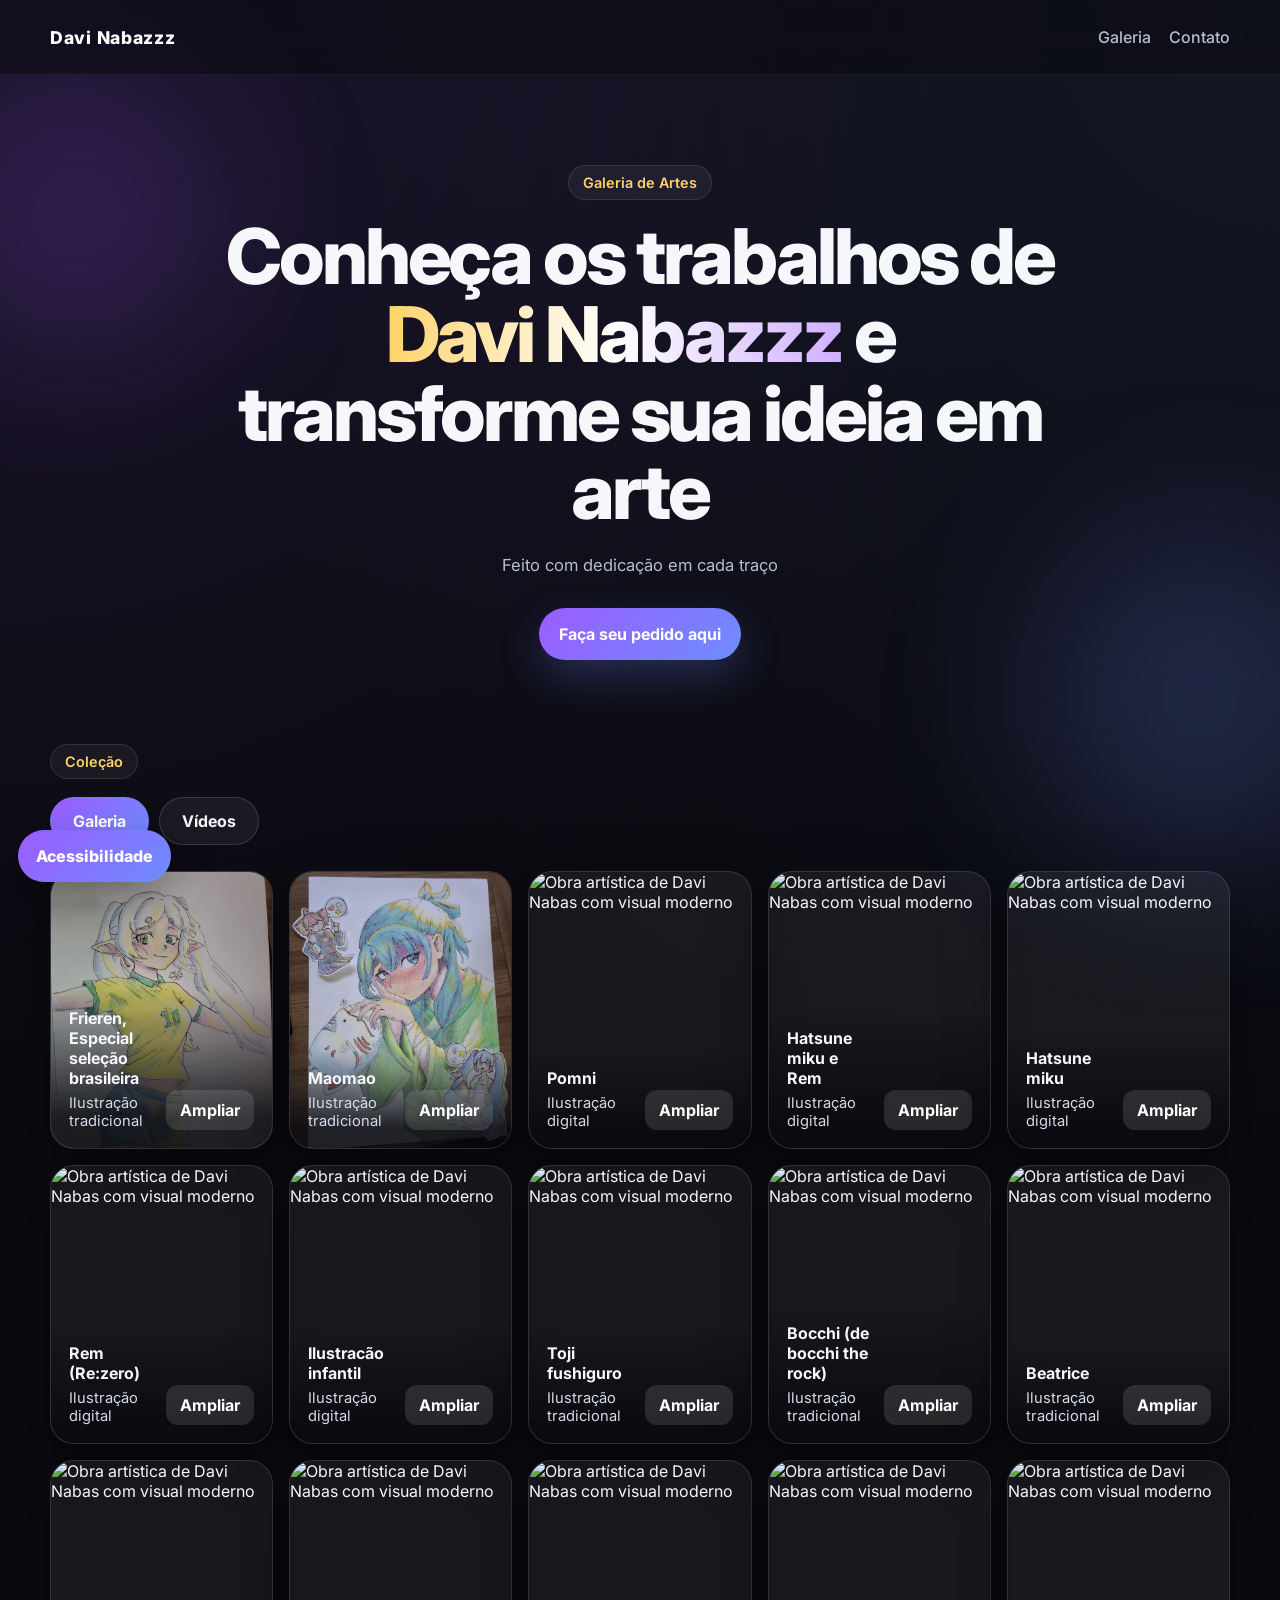
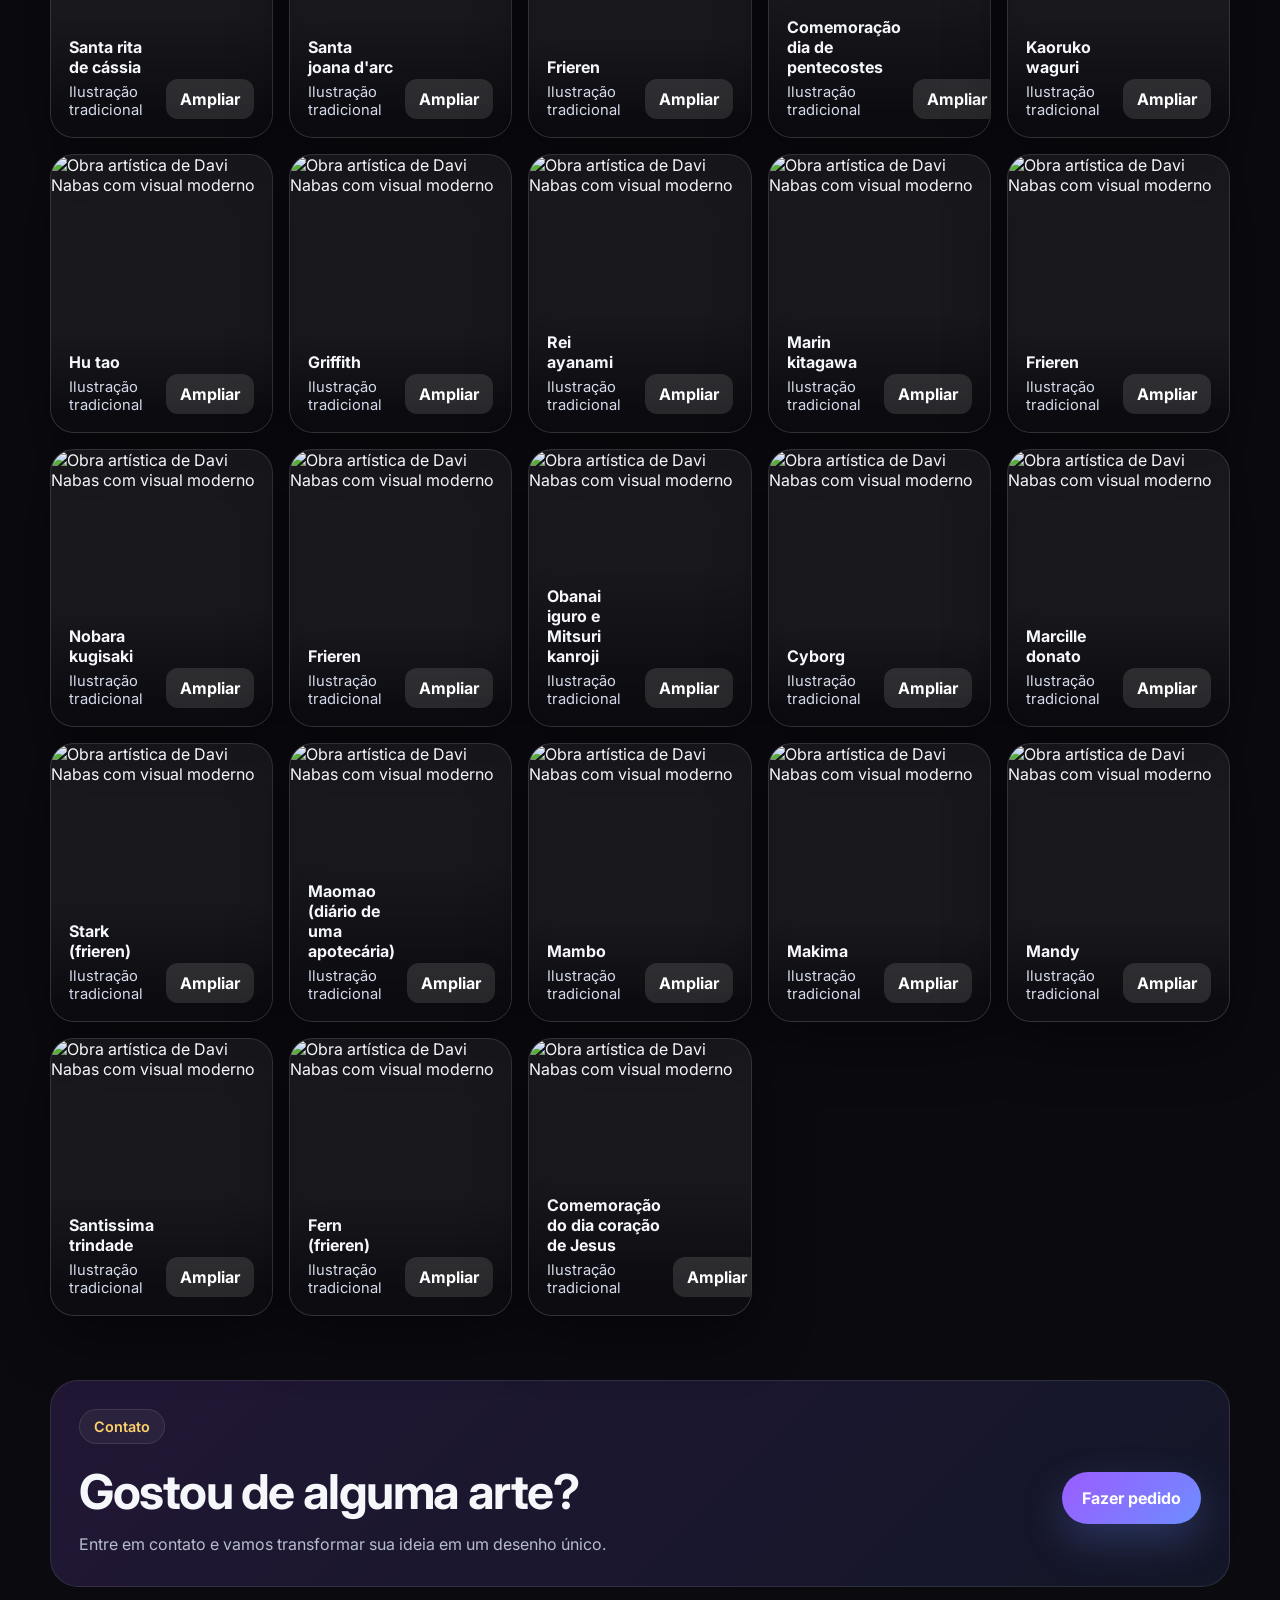
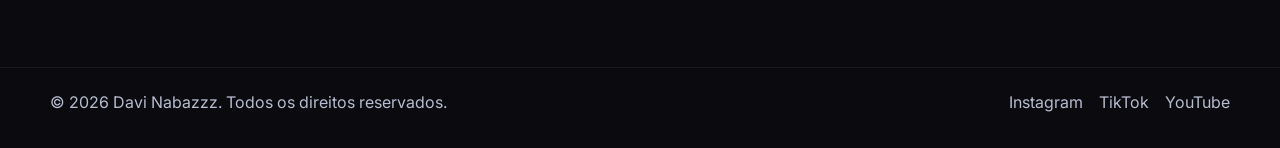
==== commit d02671cf: "Add files via upload" ====
--- a/index.html
+++ b/index.html
@@ -4,29 +4,36 @@
   <meta charset="UTF-8" />
   <meta name="viewport" content="width=device-width, initial-scale=1.0" />
 
+
   <title>Davi Nabazzz | Galeria de Artes</title>
+
 
   <link rel="icon" type="image/png" href="favicon.png">
   <link rel="shortcut icon" href="favicon.png">
   <link rel="apple-touch-icon" href="favicon.png">
 
+
   <meta
     name="description"
-    content="Galeria de artes de Davi Nabas. Conheça as obras, acesse as redes sociais e faça seu pedido."
+    content="Galeria de artes de Davi Nabazzz. Conheça as obras, acesse as redes sociais e faça seu pedido."
   />
 
-  <meta property="og:title" content="Davi Nabas | Galeria de Artes">
-  <meta property="og:description" content="Galeria de artes de Davi Nabas.">
-  <meta property="og:image" content="https://eue892422-tech.github.io/Davi_Nabas/favicon.png">
+
+  <meta property="og:title" content="Davi Nabazzz | Galeria de Artes">
+  <meta property="og:description" content="Galeria de artes de Davi Nabazzz.">
+  <meta property="og:image" content="https://eue892422-tech.github.io/Davi_Nabazzz/favicon.png">
   <meta property="og:type" content="website">
-  <meta property="og:url" content="https://eue892422-tech.github.io/Davi_Nabas/">
+  <meta property="og:url" content="https://eue892422-tech.github.io/Davi_Nabazzz/">
+
 
   <meta name="twitter:card" content="summary_large_image">
-  <meta name="twitter:title" content="Davi Nabas | Galeria de Artes">
-  <meta name="twitter:description" content="Galeria de artes de Davi Nabas.">
-  <meta name="twitter:image" content="https://eue892422-tech.github.io/Davi_Nabas/favicon.png">
+  <meta name="twitter:title" content="Davi Nabazzz | Galeria de Artes">
+  <meta name="twitter:description" content="Galeria de artes de Davi Nabazzz.">
+  <meta name="twitter:image" content="https://eue892422-tech.github.io/Davi_Nabazzz/favicon.png">
+
 
   <meta name="robots" content="max-image-preview:large">
+
 
   <link rel="preconnect" href="https://fonts.googleapis.com" />
   <link rel="preconnect" href="https://fonts.gstatic.com" crossorigin />
@@ -35,17 +42,21 @@
     rel="stylesheet"
   />
 
+
   <link rel="stylesheet" href="style.css" />
 </head>
 <body>
   <a class="skip-link" href="#galeria">Pular para a galeria</a>
 
+
   <div class="bg-blur bg-blur-1"></div>
   <div class="bg-blur bg-blur-2"></div>
 
+
   <header class="header">
     <div class="container nav">
-      <a href="#topo" class="brand" aria-label="Ir para o topo do site">Davi Nabas</a>
+      <a href="#topo" class="brand" aria-label="Ir para o topo do site">Davi Nabazzz</a>
+
 
       <nav class="menu" aria-label="Navegação principal">
         <a href="#galeria">Galeria</a>
@@ -54,18 +65,22 @@
     </div>
   </header>
 
+
   <main id="topo">
     <section class="hero">
       <div class="container hero-content">
         <span class="eyebrow">Galeria de Artes</span>
 
+
         <h1>
-          Conheça os trabalhos de <span>Davi Nabazzz</span> e transforme sua ideia em arte.
+          Conheça os trabalhos de <span>Davi Nabazzz</span> e transforme sua ideia em arte
         </h1>
 
+
         <p class="hero-text">
-          Feito com dedicação em cada traço.
+          Feito com dedicação em cada traço
         </p>
+
 
         <div class="hero-actions">
           <a
@@ -81,16 +96,48 @@
       </div>
     </section>
 
+
     <section class="gallery-section" id="galeria">
       <div class="container">
         <div class="section-heading">
           <span class="section-tag">Coleção</span>
-          <h2>Galeria</h2>
-        </div>
+          <div class="media-tabs" role="tablist" aria-label="Categorias de mídia">
+            <button
+              class="media-tab active"
+              id="tabGaleria"
+              type="button"
+              role="tab"
+              aria-selected="true"
+              aria-controls="galleryGrid"
+              data-media-tab="galeria"
+            >
+              Galeria
+            </button>
+            <button
+              class="media-tab"
+              id="tabVideos"
+              type="button"
+              role="tab"
+              aria-selected="false"
+              aria-controls="videosSection"
+              data-media-tab="videos"
+            >
+              Vídeos
+            </button>
+          </div>
+        </div>
+
 
         <div id="galleryGrid" class="gallery-grid" aria-live="polite"></div>
+
+
+        <div id="videosSection" class="videos-section" hidden>
+          <div id="videoCategories" class="video-categories" role="tablist" aria-label="Pastas de vídeos"></div>
+          <div id="videosGrid" class="videos-grid" aria-live="polite"></div>
+        </div>
       </div>
     </section>
+
 
     <section class="cta-section" id="contato">
       <div class="container cta-box">
@@ -101,6 +148,7 @@
             Entre em contato e vamos transformar sua ideia em um desenho único.
           </p>
         </div>
+
 
         <div class="cta-actions">
           <a
@@ -117,15 +165,16 @@
     </section>
   </main>
 
+
   <footer class="footer">
     <div class="container footer-content">
-      <p>© <span id="currentYear"></span> Davi Nabas. Todos os direitos reservados.</p>
+      <p>© <span id="currentYear"></span> Davi Nabazzz. Todos os direitos reservados.</p>
       <div class="footer-links">
         <a
           href="https://www.instagram.com/_nabazzz?utm_source=ig_web_button_share_sheet&igsh=ZDNlZDc0MzIxNw=="
           target="_blank"
           rel="noopener noreferrer"
-          aria-label="Abrir Instagram de Davi Nabas"
+          aria-label="Abrir Instagram de Davi Nabazzz"
         >
           Instagram
         </a>
@@ -133,13 +182,22 @@
           href="https://www.tiktok.com/@_nabazzz?is_from_webapp=1&sender_device=pc"
           target="_blank"
           rel="noopener noreferrer"
-          aria-label="Abrir TikTok de Davi Nabas"
+          aria-label="Abrir TikTok de Davi Nabazzz"
         >
           TikTok
         </a>
+        <a
+        href="https://www.youtube.com/@DaviNabas"
+        target="_blank"
+        rel="noopener noreferrer"
+        aria-label="Abrir YouTube de Davi Nabazzz"
+        >
+          YouTube
+        </a>
       </div>
     </div>
   </footer>
+
 
   <div class="lightbox" id="lightbox" aria-hidden="true" role="dialog" aria-label="Visualização ampliada da obra">
     <button class="lightbox-close" id="lightboxClose" aria-label="Fechar imagem ampliada">
@@ -147,6 +205,15 @@
     </button>
     <img id="lightboxImage" src="" alt="" />
   </div>
+
+
+  <div class="video-lightbox" id="videoLightbox" aria-hidden="true" role="dialog" aria-label="Visualização ampliada do vídeo">
+    <button class="lightbox-close" id="videoLightboxClose" aria-label="Fechar vídeo ampliado">
+      ×
+    </button>
+    <video id="videoLightboxPlayer" controls playsinline preload="metadata"></video>
+  </div>
+
 
   <!-- Painel de acessibilidade visual -->
   <button
@@ -160,6 +227,7 @@
     Acessibilidade
   </button>
 
+
   <aside
     class="accessibility-panel"
     id="accessibilityPanel"
@@ -172,6 +240,7 @@
         <p>Escolha um modo visual</p>
       </div>
 
+
       <button
         class="accessibility-close"
         id="accessibilityClose"
@@ -182,8 +251,10 @@
       </button>
     </div>
 
+
     <div class="accessibility-section">
       <span class="accessibility-label">Modos visuais</span>
+
 
       <div class="accessibility-options">
         <button class="a11y-mode active" data-theme="default" type="button" aria-pressed="true">
@@ -204,6 +275,7 @@
       </div>
     </div>
   </aside>
+
 
   <!-- VLibras -->
   <div vw class="enabled">
@@ -213,11 +285,14 @@
     </div>
   </div>
 
+
   <script src="https://vlibras.gov.br/app/vlibras-plugin.js"></script>
   <script>
     new window.VLibras.Widget('https://vlibras.gov.br/app');
   </script>
 
+
   <script src="script.js"></script>
+<script type="module" src="https://static.cloudflareinsights.com/beacon.min.js/v31edd6df95cf4e85bb4c19e7a9bdbcba1788362987495" integrity="sha512-iIg7k2xntmwu6/uSb5tpc/hySgZc4eoL31yB29W6tJFo2akwjPWcEqnCEdJvGexCL0KEQwVYv5BlowfhVz26hg==" data-cf-beacon='{"version":"2024.11.0","token":"4edd5f8ec12a48cfa682ab8261b80a79","spa":2}' crossorigin="anonymous"></script>
 </body>
 </html>
--- a/style.css
+++ b/style.css
@@ -19,6 +19,7 @@
   --backdrop-blur: blur(18px);
 }
 
+
 body.theme-contrast {
   --bg: #000000;
   --bg-soft: #0b0b0b;
@@ -34,6 +35,7 @@
   --panel-border: rgba(255, 255, 255, 0.28);
 }
 
+
 body.theme-protanopia {
   --bg: #0b1018;
   --bg-soft: #121925;
@@ -49,6 +51,7 @@
   --panel-border: rgba(255, 255, 255, 0.14);
 }
 
+
 body.theme-deuteranopia {
   --bg: #0d1117;
   --bg-soft: #161d27;
@@ -64,6 +67,7 @@
   --panel-border: rgba(255, 255, 255, 0.14);
 }
 
+
 body.theme-tritanopia {
   --bg: #120f18;
   --bg-soft: #1b1624;
@@ -79,15 +83,18 @@
   --panel-border: rgba(255, 255, 255, 0.14);
 }
 
+
 * {
   margin: 0;
   padding: 0;
   box-sizing: border-box;
 }
 
+
 html {
   scroll-behavior: smooth;
 }
+
 
 body {
   font-family: "Inter", sans-serif;
@@ -100,24 +107,29 @@
   overflow-x: hidden;
 }
 
+
 img {
   max-width: 100%;
   display: block;
 }
 
+
 a {
   color: inherit;
   text-decoration: none;
 }
 
+
 button {
   font: inherit;
 }
+
 
 .container {
   width: min(100% - 32px, var(--container));
   margin: 0 auto;
 }
+
 
 .skip-link {
   position: absolute;
@@ -132,9 +144,11 @@
   transition: top 0.2s ease;
 }
 
+
 .skip-link:focus {
   top: 16px;
 }
+
 
 .bg-blur {
   position: fixed;
@@ -145,6 +159,7 @@
   z-index: -1;
 }
 
+
 .bg-blur-1 {
   width: 280px;
   height: 280px;
@@ -153,6 +168,7 @@
   left: -60px;
 }
 
+
 .bg-blur-2 {
   width: 320px;
   height: 320px;
@@ -160,6 +176,7 @@
   bottom: 40px;
   right: -80px;
 }
+
 
 .header {
   position: sticky;
@@ -170,6 +187,7 @@
   border-bottom: 1px solid rgba(255, 255, 255, 0.06);
 }
 
+
 .nav {
   display: flex;
   align-items: center;
@@ -177,6 +195,7 @@
   min-height: 74px;
   gap: 16px;
 }
+
 
 .brand {
   font-size: 1.1rem;
@@ -185,11 +204,13 @@
   color: #fff;
 }
 
+
 .menu {
   display: flex;
   align-items: center;
   gap: 18px;
 }
+
 
 .menu a {
   color: var(--muted);
@@ -198,19 +219,23 @@
   text-underline-offset: 4px;
 }
 
+
 .menu a:hover {
   color: #fff;
   text-decoration: underline;
 }
 
+
 .hero {
   padding: 90px 0 48px;
 }
+
 
 .hero-content {
   text-align: center;
   max-width: 900px;
 }
+
 
 .eyebrow,
 .section-tag {
@@ -227,6 +252,7 @@
   margin-bottom: 18px;
 }
 
+
 .hero h1 {
   font-size: clamp(2.2rem, 7vw, 4.8rem);
   line-height: 1.02;
@@ -234,12 +260,14 @@
   font-weight: 800;
 }
 
+
 .hero h1 span {
   background: linear-gradient(90deg, var(--accent), #ffffff, #d0b0ff);
   -webkit-background-clip: text;
   -webkit-text-fill-color: transparent;
   background-clip: text;
 }
+
 
 .hero-text {
   max-width: 720px;
@@ -249,6 +277,7 @@
   line-height: 1.7;
 }
 
+
 .hero-actions,
 .cta-actions {
   display: flex;
@@ -257,6 +286,7 @@
   gap: 12px;
   margin-top: 28px;
 }
+
 
 .btn {
   display: inline-flex;
@@ -269,9 +299,11 @@
   transition: transform 0.25s ease, box-shadow 0.25s ease, background 0.25s ease;
 }
 
+
 .btn:hover {
   transform: translateY(-2px);
 }
+
 
 .btn-primary {
   background: linear-gradient(135deg, var(--primary), var(--primary-2));
@@ -279,19 +311,23 @@
   box-shadow: 0 16px 40px rgba(109, 141, 255, 0.25);
 }
 
+
 .btn-secondary {
   background: rgba(255,255,255,0.06);
   border: 1px solid rgba(255,255,255,0.1);
   color: #fff;
 }
 
+
 .gallery-section {
   padding: 36px 0 32px;
 }
 
+
 .section-heading {
   margin-bottom: 26px;
 }
+
 
 .section-heading h2,
 .cta-box h2 {
@@ -300,6 +336,7 @@
   letter-spacing: -0.03em;
 }
 
+
 .section-heading p,
 .cta-box p {
   color: var(--muted);
@@ -307,11 +344,13 @@
   max-width: 760px;
 }
 
+
 .gallery-grid {
   display: grid;
   grid-template-columns: repeat(auto-fit, minmax(220px, 1fr));
   gap: 16px;
 }
+
 
 .art-card {
   position: relative;
@@ -323,16 +362,19 @@
   transition: transform 0.25s ease, border-color 0.25s ease;
 }
 
+
 .art-card:hover {
   transform: translateY(-6px);
   border-color: rgba(255,255,255,0.22);
 }
+
 
 .art-image-wrap {
   position: relative;
   aspect-ratio: 4 / 5;
   overflow: hidden;
 }
+
 
 .art-image {
   width: 100%;
@@ -341,9 +383,11 @@
   transition: transform 0.45s ease;
 }
 
+
 .art-card:hover .art-image {
   transform: scale(1.05);
 }
+
 
 .art-overlay {
   position: absolute;
@@ -356,6 +400,7 @@
   );
 }
 
+
 .art-meta {
   display: flex;
   align-items: end;
@@ -363,15 +408,18 @@
   gap: 12px;
 }
 
+
 .art-info h3 {
   font-size: 1rem;
   margin-bottom: 6px;
 }
 
+
 .art-info p {
   color: #d6dbeb;
   font-size: 0.92rem;
 }
+
 
 .view-btn {
   border: none;
@@ -384,13 +432,16 @@
   transition: 0.2s ease;
 }
 
+
 .view-btn:hover {
   background: rgba(255,255,255,0.18);
 }
 
+
 .cta-section {
   padding: 32px 0 80px;
 }
+
 
 .cta-box {
   display: flex;
@@ -407,10 +458,12 @@
   border: 1px solid rgba(255,255,255,0.1);
 }
 
+
 .footer {
   padding: 24px 0 36px;
   border-top: 1px solid rgba(255,255,255,0.06);
 }
+
 
 .footer-content {
   display: flex;
@@ -420,23 +473,28 @@
   flex-wrap: wrap;
 }
 
+
 .footer p,
 .footer-links a {
   color: var(--muted);
 }
 
+
 .footer-links {
   display: flex;
   gap: 16px;
 }
+
 
 .footer-links a {
   text-underline-offset: 4px;
 }
 
+
 .footer-links a:hover {
   text-decoration: underline;
 }
+
 
 .lightbox {
   position: fixed;
@@ -452,10 +510,12 @@
   z-index: 100;
 }
 
+
 .lightbox.active {
   opacity: 1;
   visibility: visible;
 }
+
 
 .lightbox img {
   max-width: min(92vw, 1000px);
@@ -463,6 +523,7 @@
   border-radius: 18px;
   box-shadow: 0 20px 70px rgba(0,0,0,0.45);
 }
+
 
 .lightbox-close {
   position: absolute;
@@ -478,10 +539,11 @@
   cursor: pointer;
 }
 
+
 /* Painel de acessibilidade */
 .accessibility-toggle {
   position: fixed;
-  right: 18px;
+  left: 18px;
   bottom: 18px;
   z-index: 120;
   min-height: 52px;
@@ -496,13 +558,15 @@
   transition: transform 0.25s ease, opacity 0.25s ease;
 }
 
+
 .accessibility-toggle:hover {
   transform: translateY(-2px);
 }
 
+
 .accessibility-panel {
   position: fixed;
-  right: 18px;
+  left: 18px;
   bottom: 82px;
   width: min(360px, calc(100vw - 24px));
   z-index: 120;
@@ -518,12 +582,14 @@
   transition: 0.22s ease;
 }
 
+
 .accessibility-panel.active {
   opacity: 1;
   visibility: visible;
   transform: translateY(0) scale(1);
 }
 
+
 .accessibility-panel-header {
   display: flex;
   align-items: start;
@@ -532,17 +598,20 @@
   margin-bottom: 16px;
 }
 
+
 .accessibility-panel-header strong {
   display: block;
   font-size: 1.05rem;
   margin-bottom: 4px;
 }
 
+
 .accessibility-panel-header p {
   color: var(--muted);
   font-size: 0.92rem;
   line-height: 1.45;
 }
+
 
 .accessibility-close {
   width: 40px;
@@ -556,9 +625,11 @@
   flex-shrink: 0;
 }
 
+
 .accessibility-section + .accessibility-section {
   margin-top: 18px;
 }
+
 
 .accessibility-label {
   display: inline-block;
@@ -568,11 +639,13 @@
   font-weight: 700;
 }
 
+
 .accessibility-options {
   display: grid;
   grid-template-columns: 1fr 1fr;
   gap: 10px;
 }
+
 
 .a11y-mode {
   min-height: 46px;
@@ -586,10 +659,12 @@
   transition: 0.2s ease;
 }
 
+
 .a11y-mode:hover {
   border-color: rgba(255,255,255,0.24);
   transform: translateY(-1px);
 }
+
 
 .a11y-mode.active {
   background: linear-gradient(135deg, var(--primary), var(--primary-2));
@@ -597,85 +672,102 @@
   border-color: transparent;
 }
 
+
 .accessibility-note {
   color: var(--muted);
   line-height: 1.6;
   font-size: 0.95rem;
 }
 
+
 a:focus-visible,
 button:focus-visible {
   outline: 3px solid var(--accent);
   outline-offset: 3px;
 }
 
+
 /* Ajuste do botão do VLibras para não colidir */
 div[vw-access-button] {
   bottom: 88px !important;
-  left: 18px !important;
-}
+  right: 18px !important;
+}
+
 
 @media (max-width: 768px) {
   .menu {
     display: none;
   }
 
+
   .hero {
     padding-top: 72px;
   }
+
 
   .cta-box {
     flex-direction: column;
     align-items: flex-start;
   }
 
+
   .cta-actions {
     justify-content: flex-start;
     width: 100%;
   }
 
+
   .btn {
     width: 100%;
   }
+
 
   .hero-actions .btn,
   .cta-actions .btn {
     width: 100%;
   }
 
+
   .accessibility-panel {
-    right: 12px;
+    left: 12px;
     bottom: 76px;
     width: calc(100vw - 24px);
   }
 
+
   .accessibility-options {
     grid-template-columns: 1fr;
   }
 
+
   .accessibility-toggle {
-    right: 12px;
+    left: 12px;
     bottom: 12px;
   }
 
+
   div[vw-access-button] {
-    left: 12px !important;
+    right: 12px !important;
     bottom: 82px !important;
   }
 }
+
 
 @media (max-width: 520px) {
   .container {
     width: min(100% - 20px, var(--container));
   }
 
+
   .gallery-grid {
     grid-template-columns: 1fr;
   }
 
+
   .art-image-wrap {
     aspect-ratio: 4 / 4.8;
   }
+
 
   .footer-content {
     align-items: flex-start;
@@ -683,10 +775,12 @@
   }
 }
 
+
 @media (prefers-reduced-motion: reduce) {
   html {
     scroll-behavior: auto;
   }
+
 
   *,
   *::before,
@@ -695,3 +789,192 @@
     transition: none !important;
   }
 }
+
+
+/* =================================================== */
+/* Abas Galeria | Vídeos e categoria de vídeos (NOVO)  */
+/* =================================================== */
+
+/* Garante que elementos com o atributo hidden fiquem ocultos,
+   mesmo quando possuem display definido (ex.: .gallery-grid) */
+[hidden] {
+  display: none !important;
+}
+
+.media-tabs {
+  display: flex;
+  flex-wrap: wrap;
+  gap: 10px;
+}
+
+.media-tab {
+  min-height: 48px;
+  padding: 0 22px;
+  border-radius: 999px;
+  border: 1px solid rgba(255, 255, 255, 0.14);
+  background: rgba(255, 255, 255, 0.06);
+  color: var(--text);
+  font-weight: 700;
+  cursor: pointer;
+  transition: 0.2s ease;
+}
+
+.media-tab:hover {
+  border-color: rgba(255, 255, 255, 0.24);
+  transform: translateY(-1px);
+}
+
+.media-tab.active {
+  background: linear-gradient(135deg, var(--primary), var(--primary-2));
+  color: var(--on-primary);
+  border-color: transparent;
+}
+
+.videos-section {
+  margin-top: 6px;
+}
+
+.video-categories {
+  display: flex;
+  flex-wrap: wrap;
+  gap: 10px;
+  margin-bottom: 20px;
+}
+
+.video-category {
+  min-height: 42px;
+  padding: 0 18px;
+  border-radius: 999px;
+  border: 1px solid rgba(255, 255, 255, 0.14);
+  background: rgba(255, 255, 255, 0.06);
+  color: var(--text);
+  font-weight: 600;
+  cursor: pointer;
+  transition: 0.2s ease;
+}
+
+.video-category:hover {
+  border-color: rgba(255, 255, 255, 0.24);
+  transform: translateY(-1px);
+}
+
+.video-category.active {
+  background: linear-gradient(135deg, var(--primary), var(--primary-2));
+  color: var(--on-primary);
+  border-color: transparent;
+}
+
+.videos-grid {
+  display: grid;
+  grid-template-columns: repeat(auto-fit, minmax(240px, 1fr));
+  gap: 16px;
+}
+
+.videos-empty {
+  color: var(--muted);
+  line-height: 1.7;
+  grid-column: 1 / -1;
+}
+
+.video-card {
+  position: relative;
+  overflow: hidden;
+  border-radius: var(--radius-xl);
+  background: var(--card);
+  border: 1px solid var(--card-border);
+  box-shadow: var(--shadow);
+}
+
+.video-wrap {
+  position: relative;
+  aspect-ratio: 16 / 10;
+  overflow: hidden;
+}
+
+.video-player {
+  width: 100%;
+  height: 100%;
+  object-fit: cover;
+  background: #000;
+  display: block;
+}
+
+.video-overlay {
+  position: absolute;
+  inset: auto 0 0 0;
+  padding: 14px;
+  background: linear-gradient(
+    180deg,
+    rgba(10, 10, 15, 0) 0%,
+    rgba(10, 10, 15, 0.85) 80%
+  );
+  display: flex;
+  justify-content: flex-end;
+  pointer-events: none;
+}
+
+.video-meta {
+  display: flex;
+  align-items: end;
+  gap: 12px;
+  pointer-events: auto;
+}
+
+.video-info h3 {
+  font-size: 1rem;
+  margin-bottom: 6px;
+}
+
+/* Lightbox de vídeo (visualização ampliada) */
+.video-lightbox {
+  position: fixed;
+  inset: 0;
+  background: rgba(0, 0, 0, 0.9);
+  display: flex;
+  align-items: center;
+  justify-content: center;
+  padding: 24px;
+  opacity: 0;
+  visibility: hidden;
+  transition: 0.25s ease;
+  z-index: 110;
+}
+
+.video-lightbox.active {
+  opacity: 1;
+  visibility: visible;
+}
+
+.video-lightbox video {
+  max-width: 100%;
+  max-height: 90vh;
+  width: auto;
+  height: auto;
+  border-radius: 18px;
+  box-shadow: 0 20px 70px rgba(0, 0, 0, 0.45);
+  background: #000;
+}
+
+@media (max-width: 768px) {
+  .video-lightbox {
+    padding: 12px;
+  }
+
+  .media-tab {
+    min-height: 44px;
+    padding: 0 18px;
+  }
+
+  .video-category {
+    min-height: 40px;
+    padding: 0 14px;
+  }
+
+  .videos-grid {
+    grid-template-columns: 1fr;
+  }
+
+  .video-wrap {
+    aspect-ratio: 16 / 10;
+  }
+}
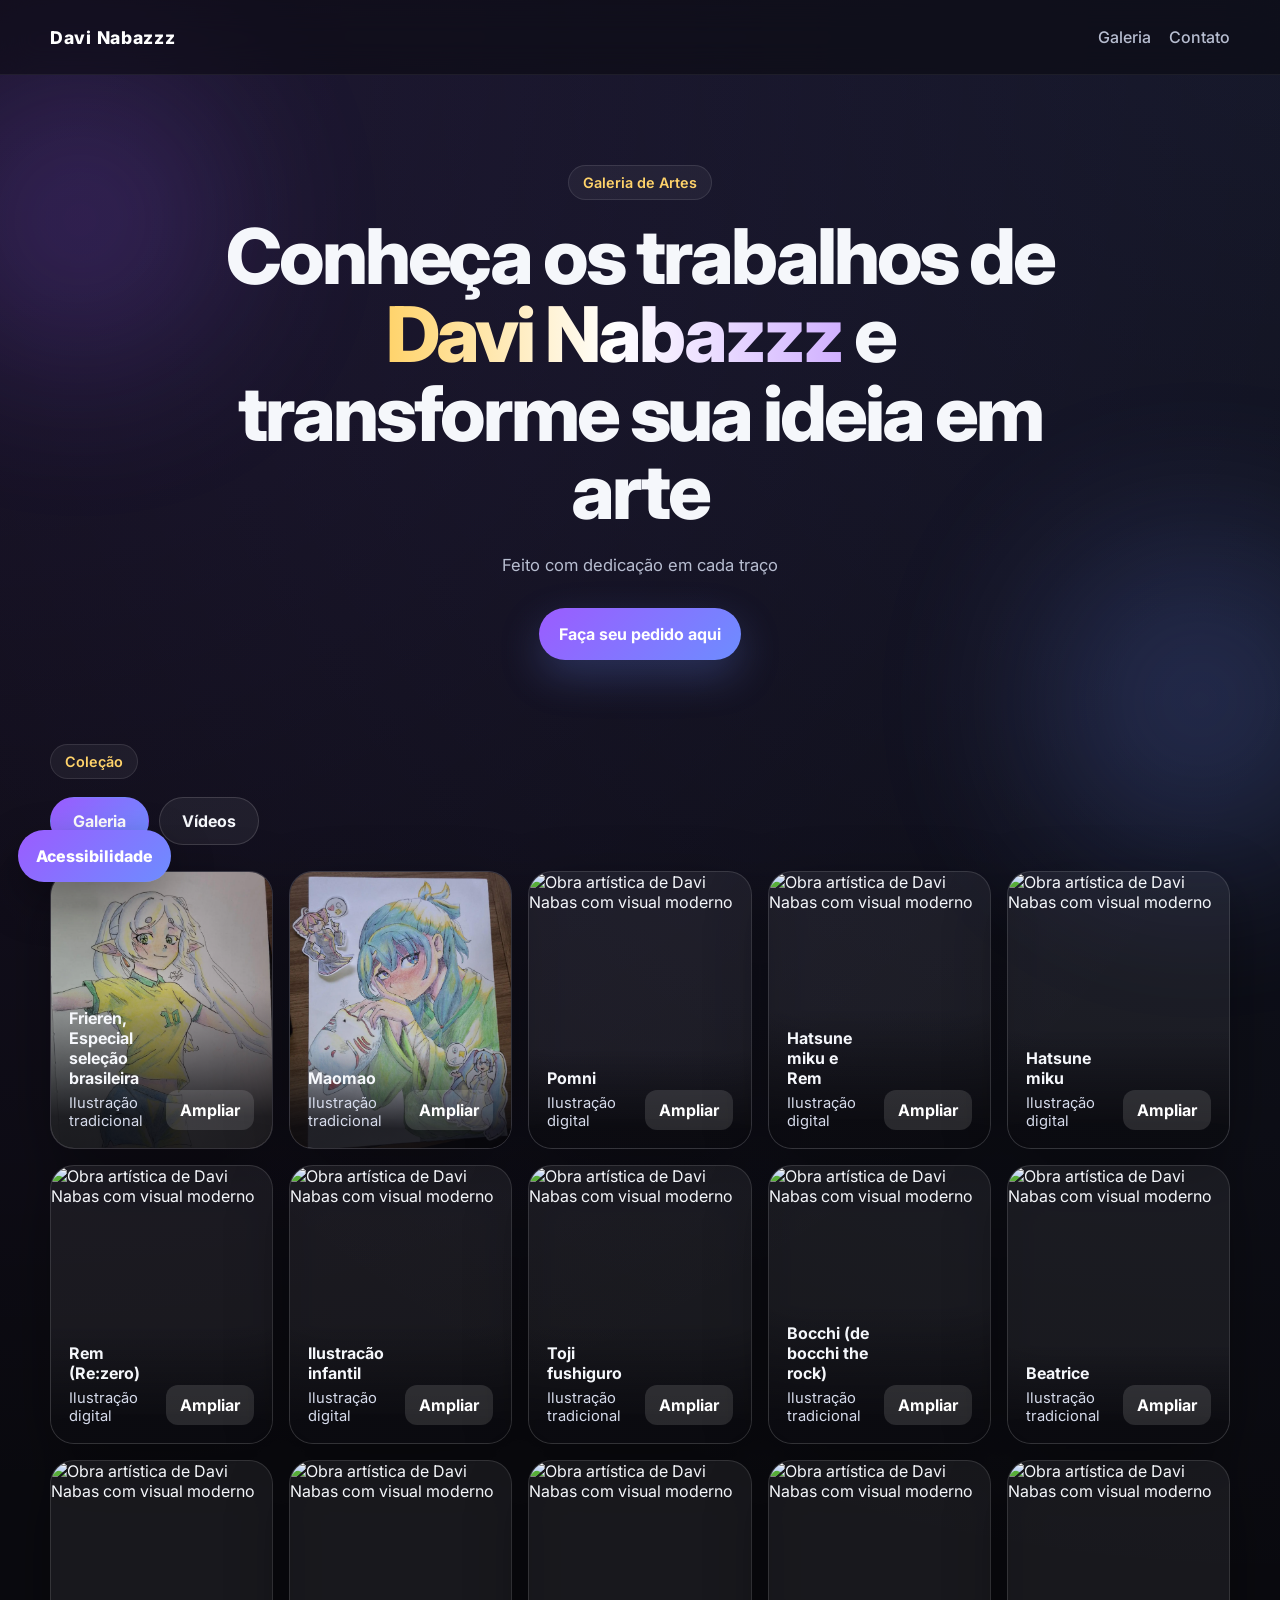
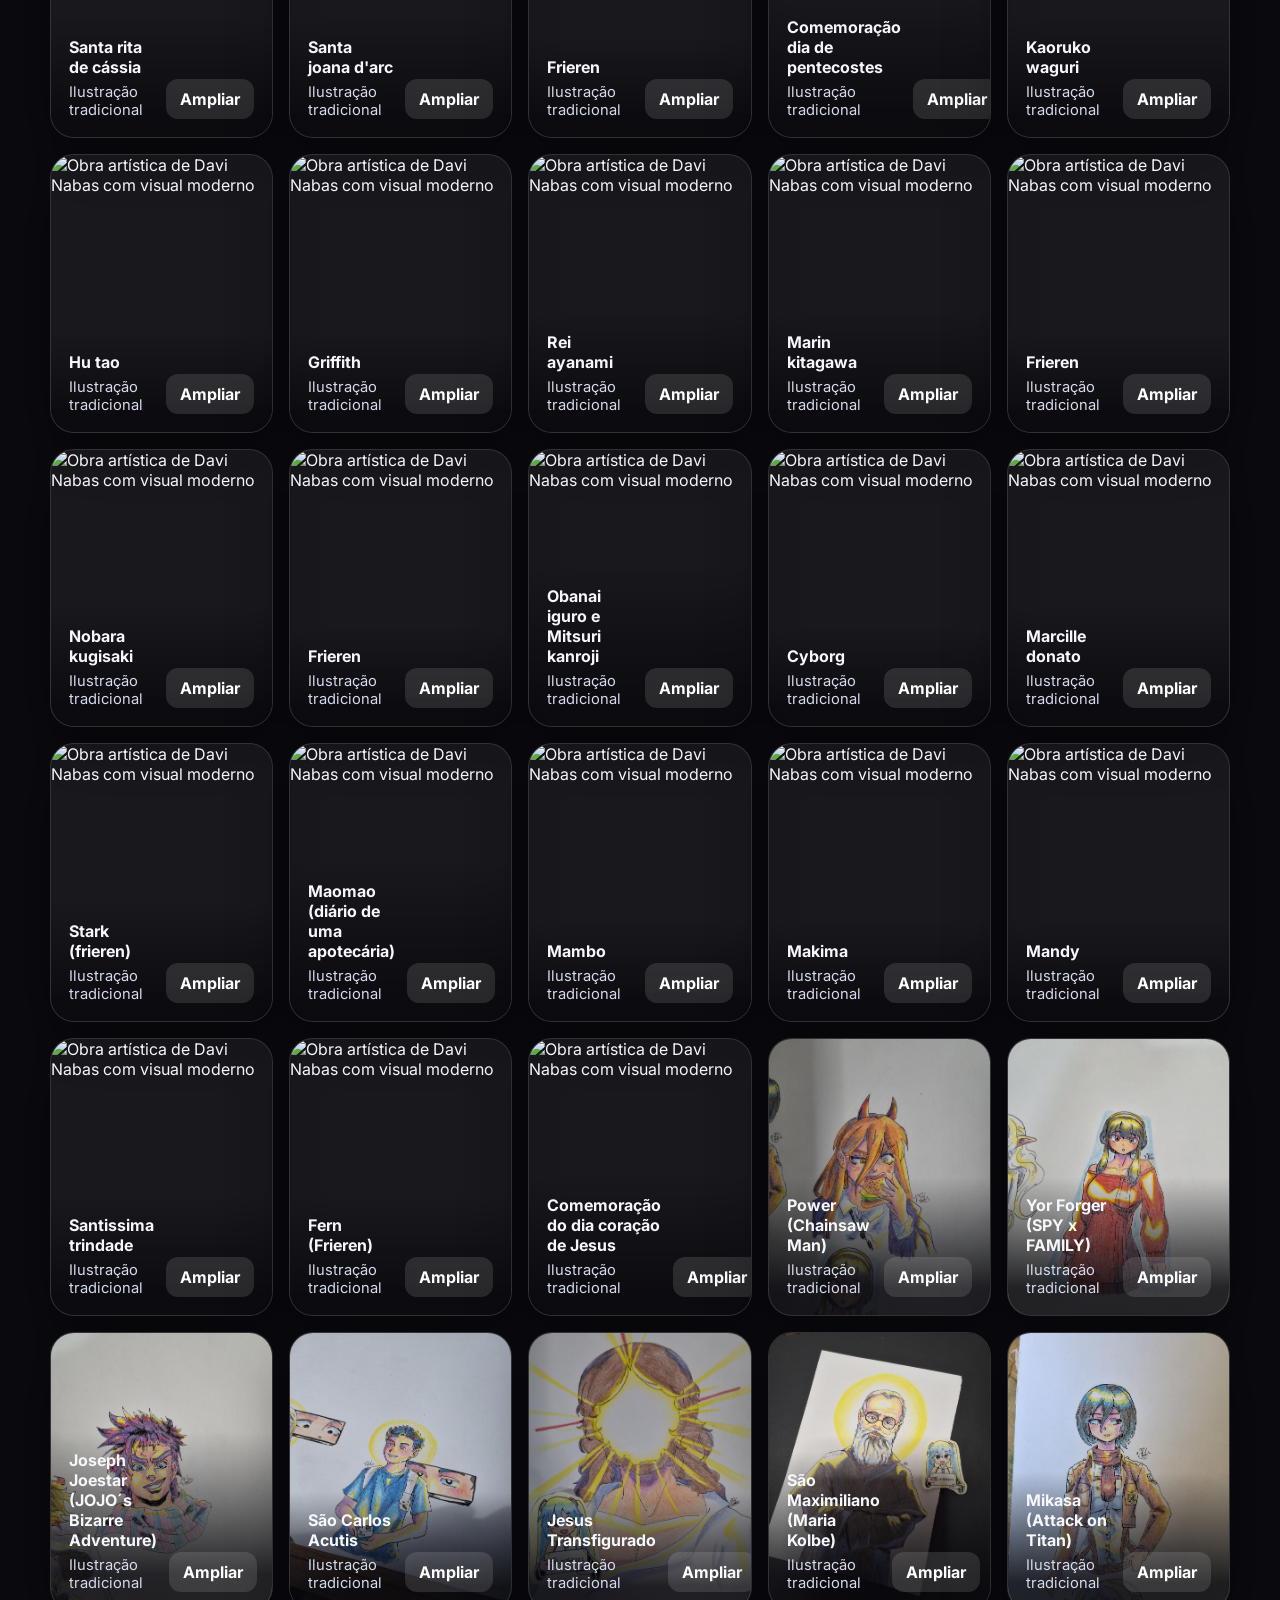
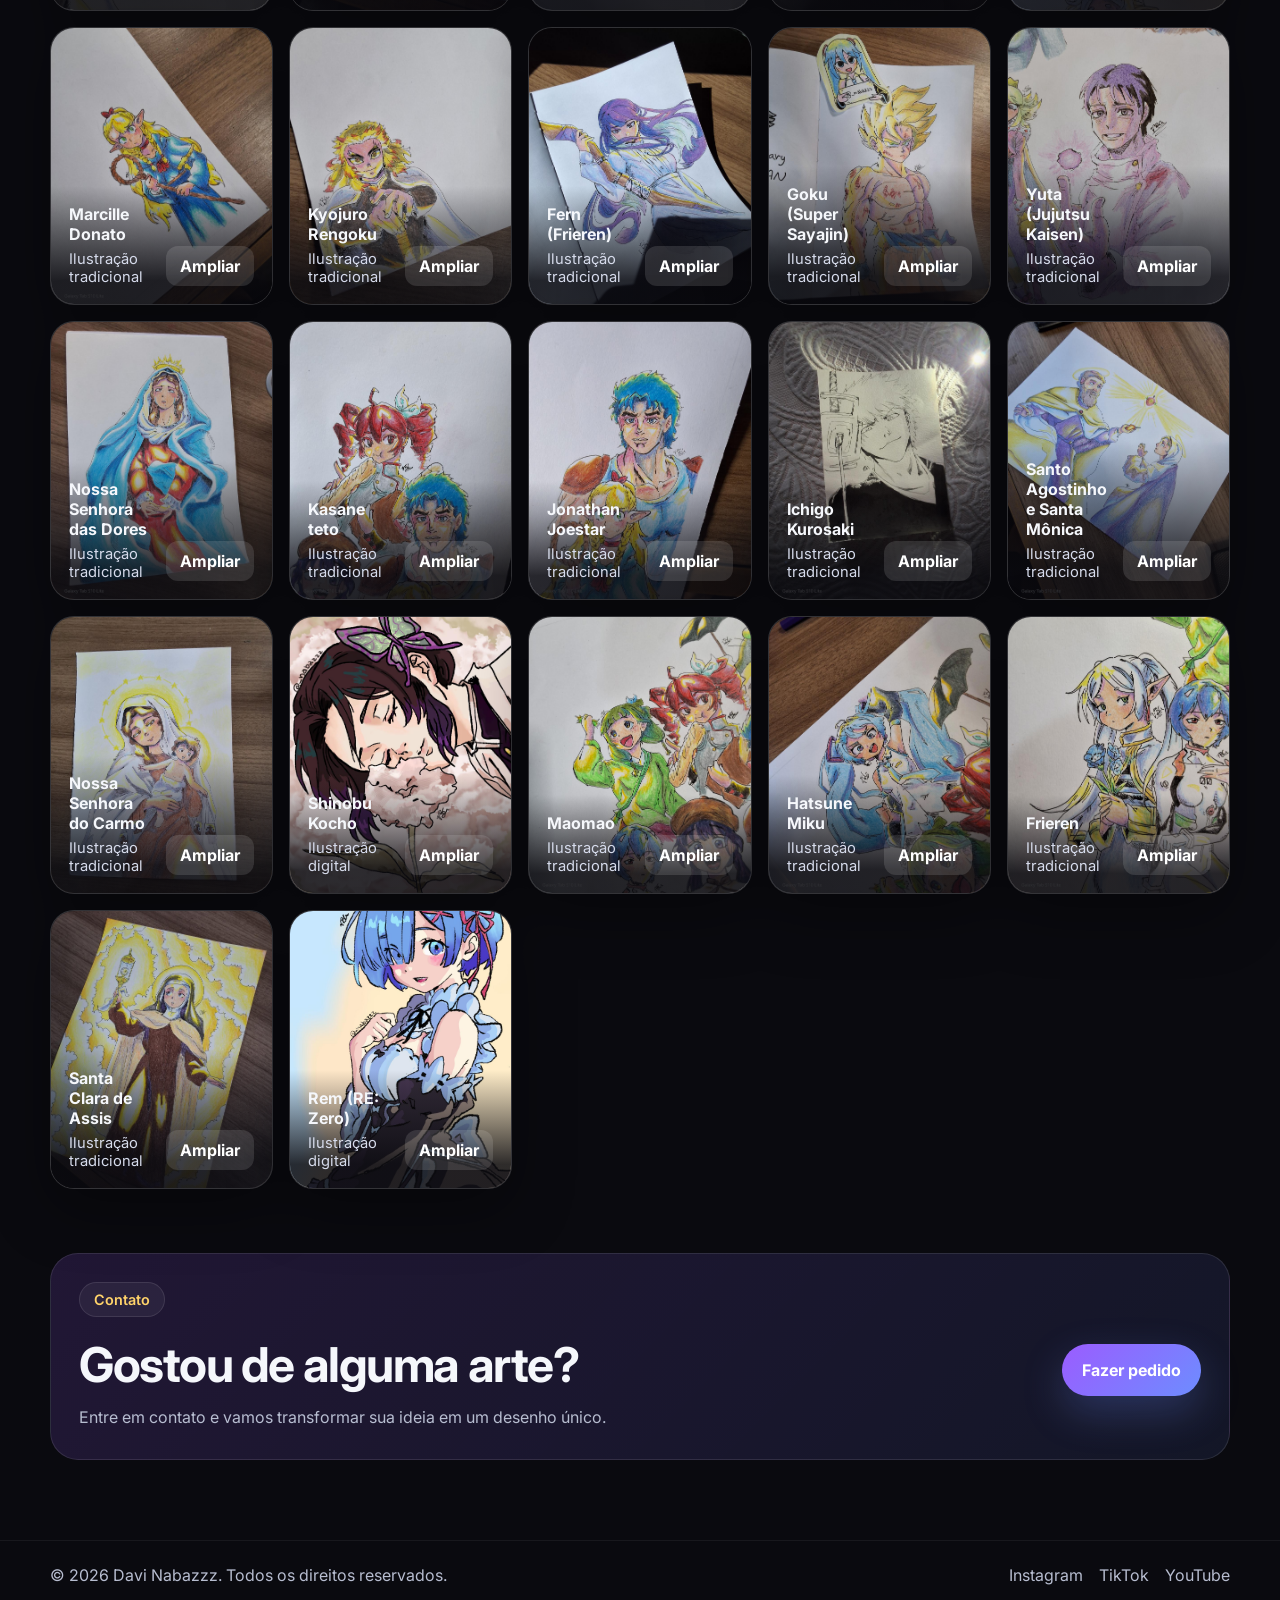
==== commit 9fb5e5db: "Update index.html" ====
--- a/index.html
+++ b/index.html
@@ -32,7 +32,9 @@
   <meta name="twitter:image" content="https://eue892422-tech.github.io/Davi_Nabazzz/favicon.png">
 
 
-  <meta name="robots" content="max-image-preview:large">
+  <meta name="robots" content="index, follow, max-image-preview:large">
+
+  <link rel="canonical" href="https://eue892422-tech.github.io/Davi_Nabazzz/">
 
 
   <link rel="preconnect" href="https://fonts.googleapis.com" />
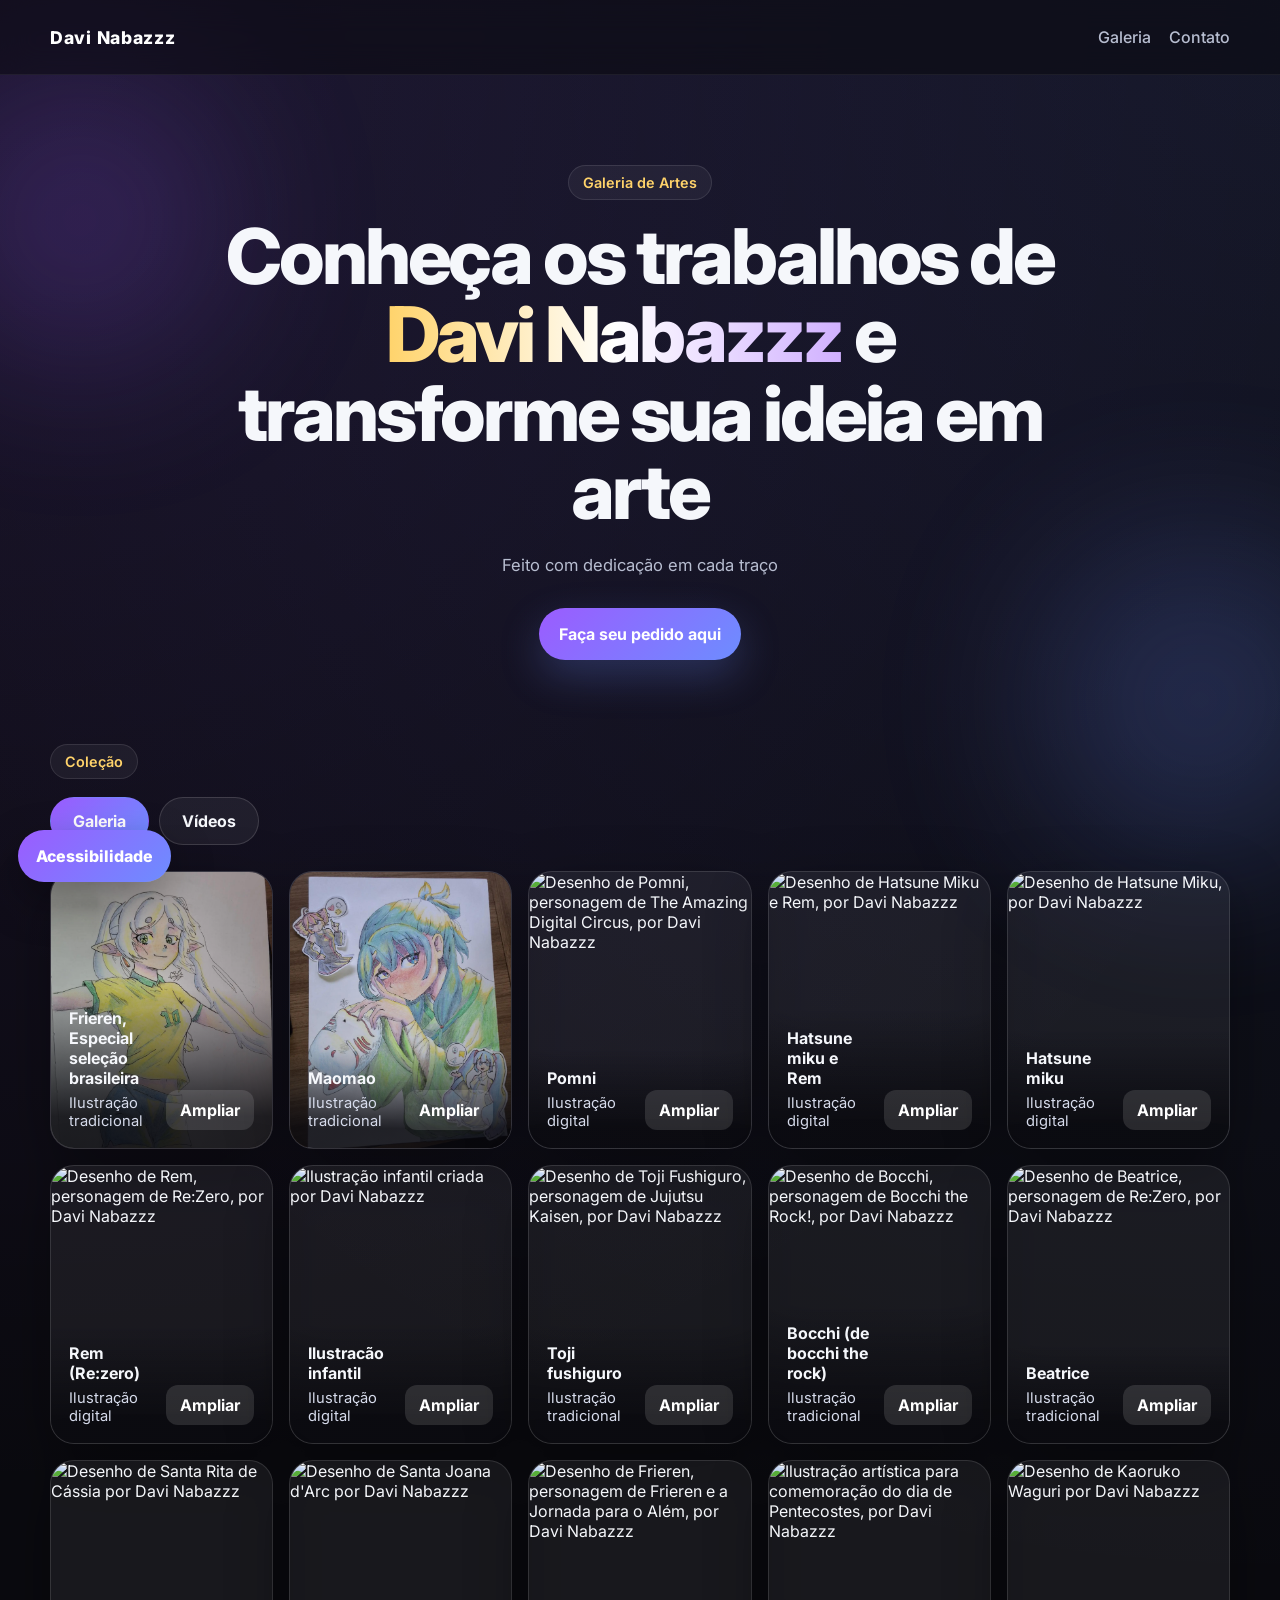
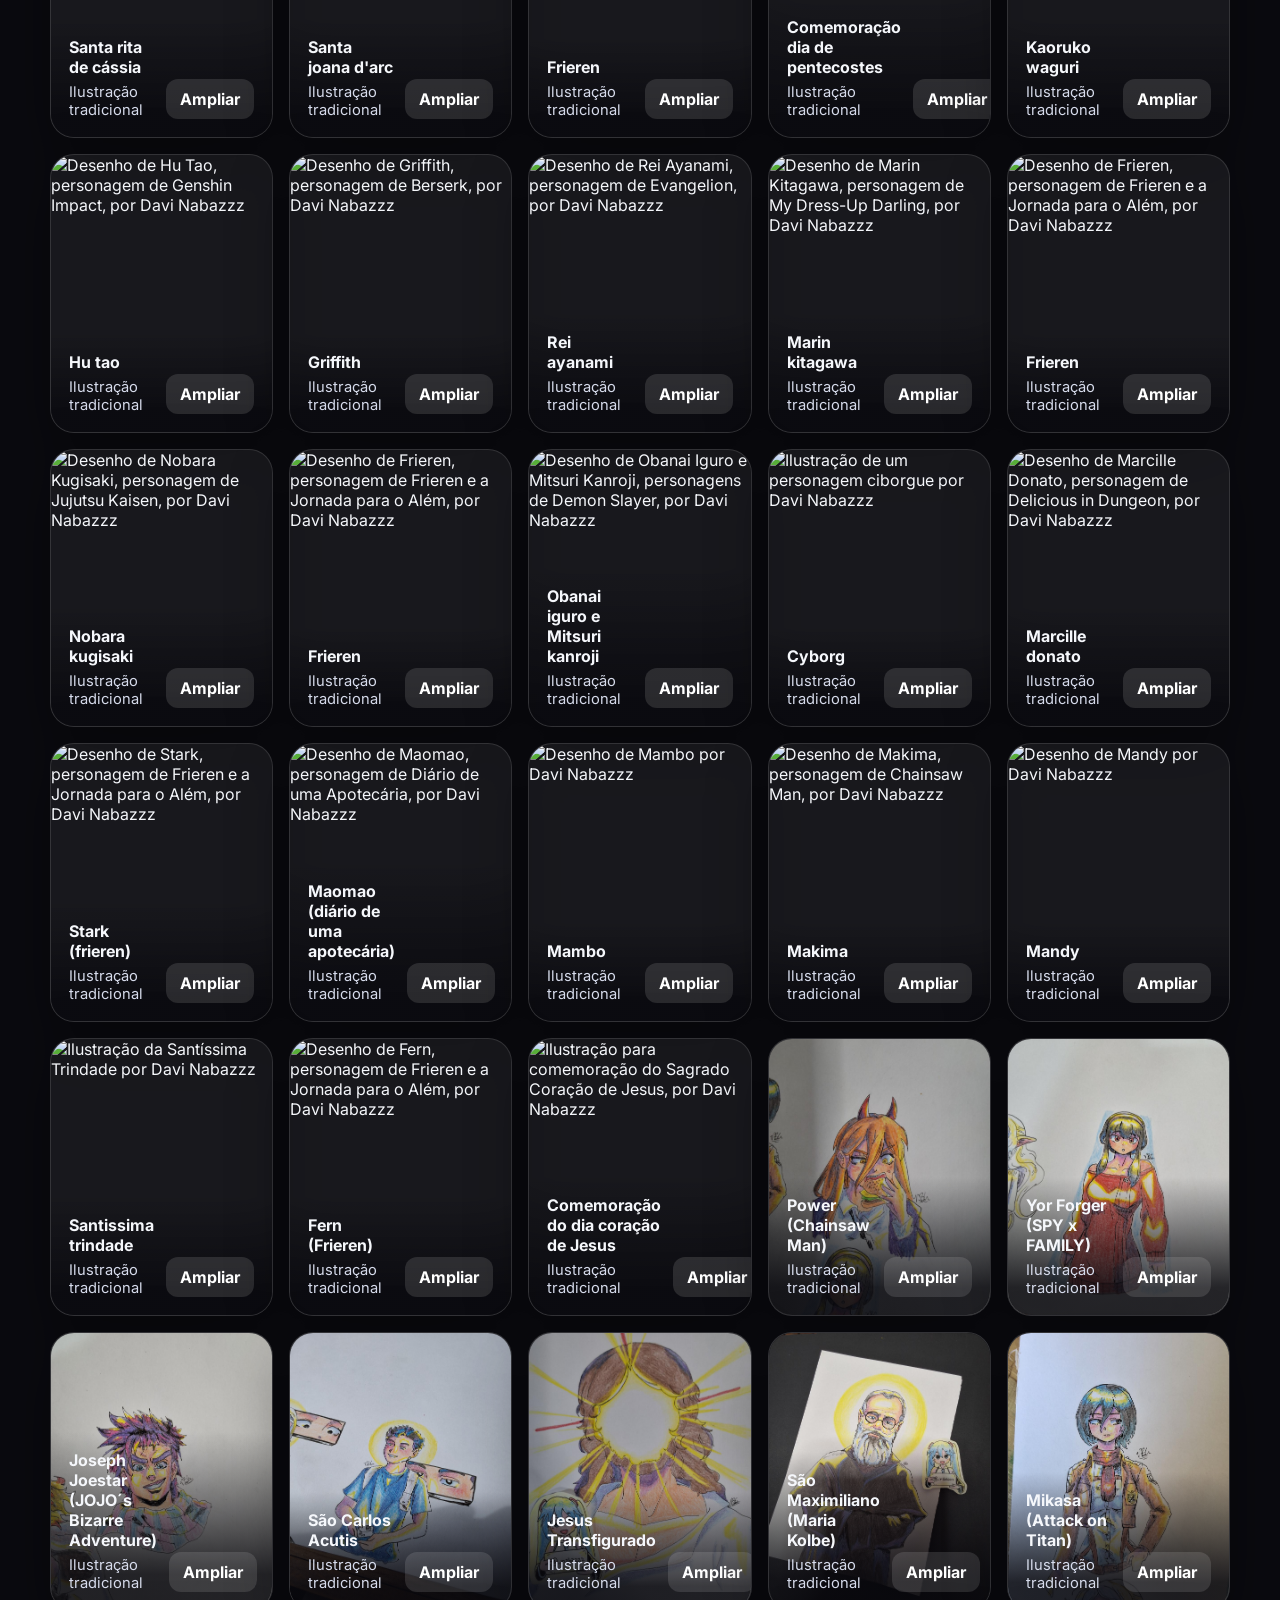
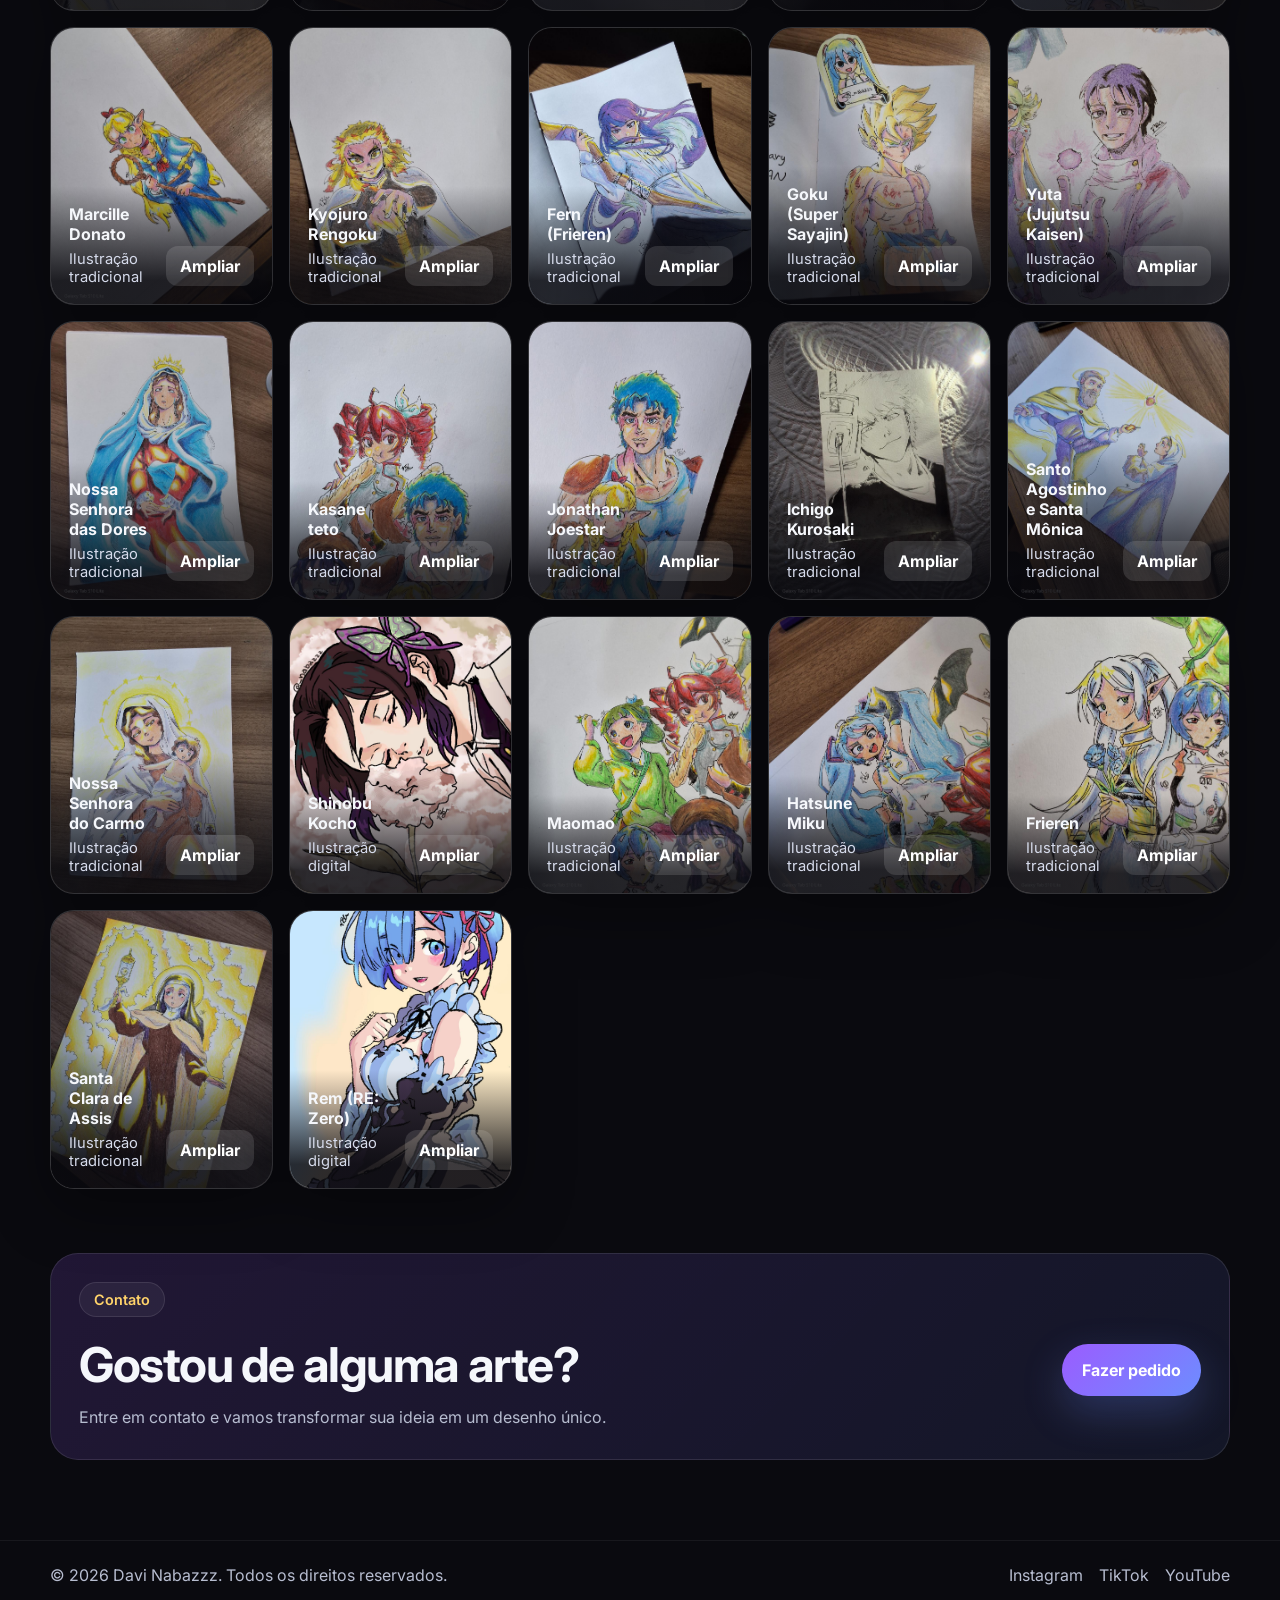
==== commit 57177fa5: "Update index.html" ====
--- a/index.html
+++ b/index.html
@@ -35,6 +35,20 @@
   <meta name="robots" content="index, follow, max-image-preview:large">
 
   <link rel="canonical" href="https://eue892422-tech.github.io/Davi_Nabazzz/">
+  
+  <script type="application/ld+json">
+{
+  "@context": "https://schema.org",
+  "@type": "Person",
+  "name": "Davi Nabazzz",
+  "url": "https://eue892422-tech.github.io/Davi_Nabazzz/",
+  "sameAs": [
+    "https://www.instagram.com/_nabazzz/",
+    "https://www.tiktok.com/@_nabazzz",
+    "https://www.youtube.com/@DaviNabas"
+  ]
+}
+</script>
 
 
   <link rel="preconnect" href="https://fonts.googleapis.com" />
